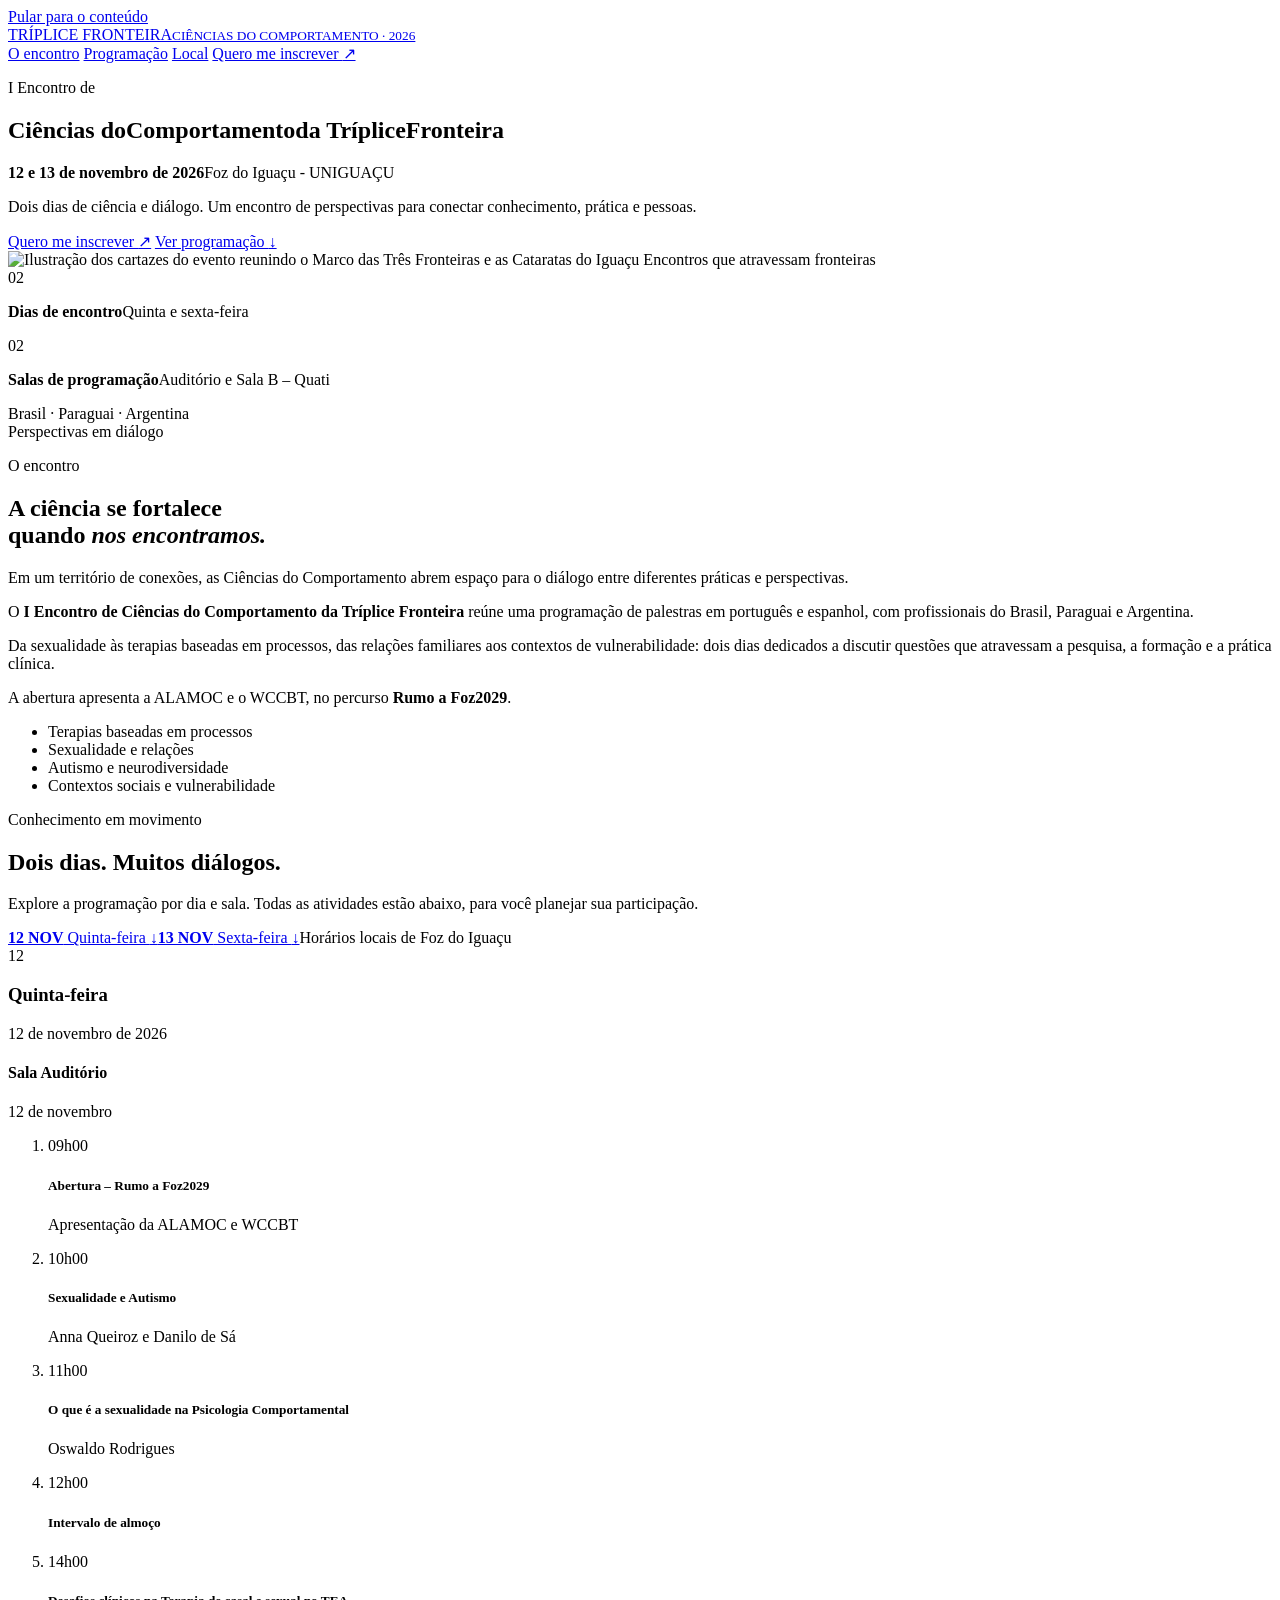
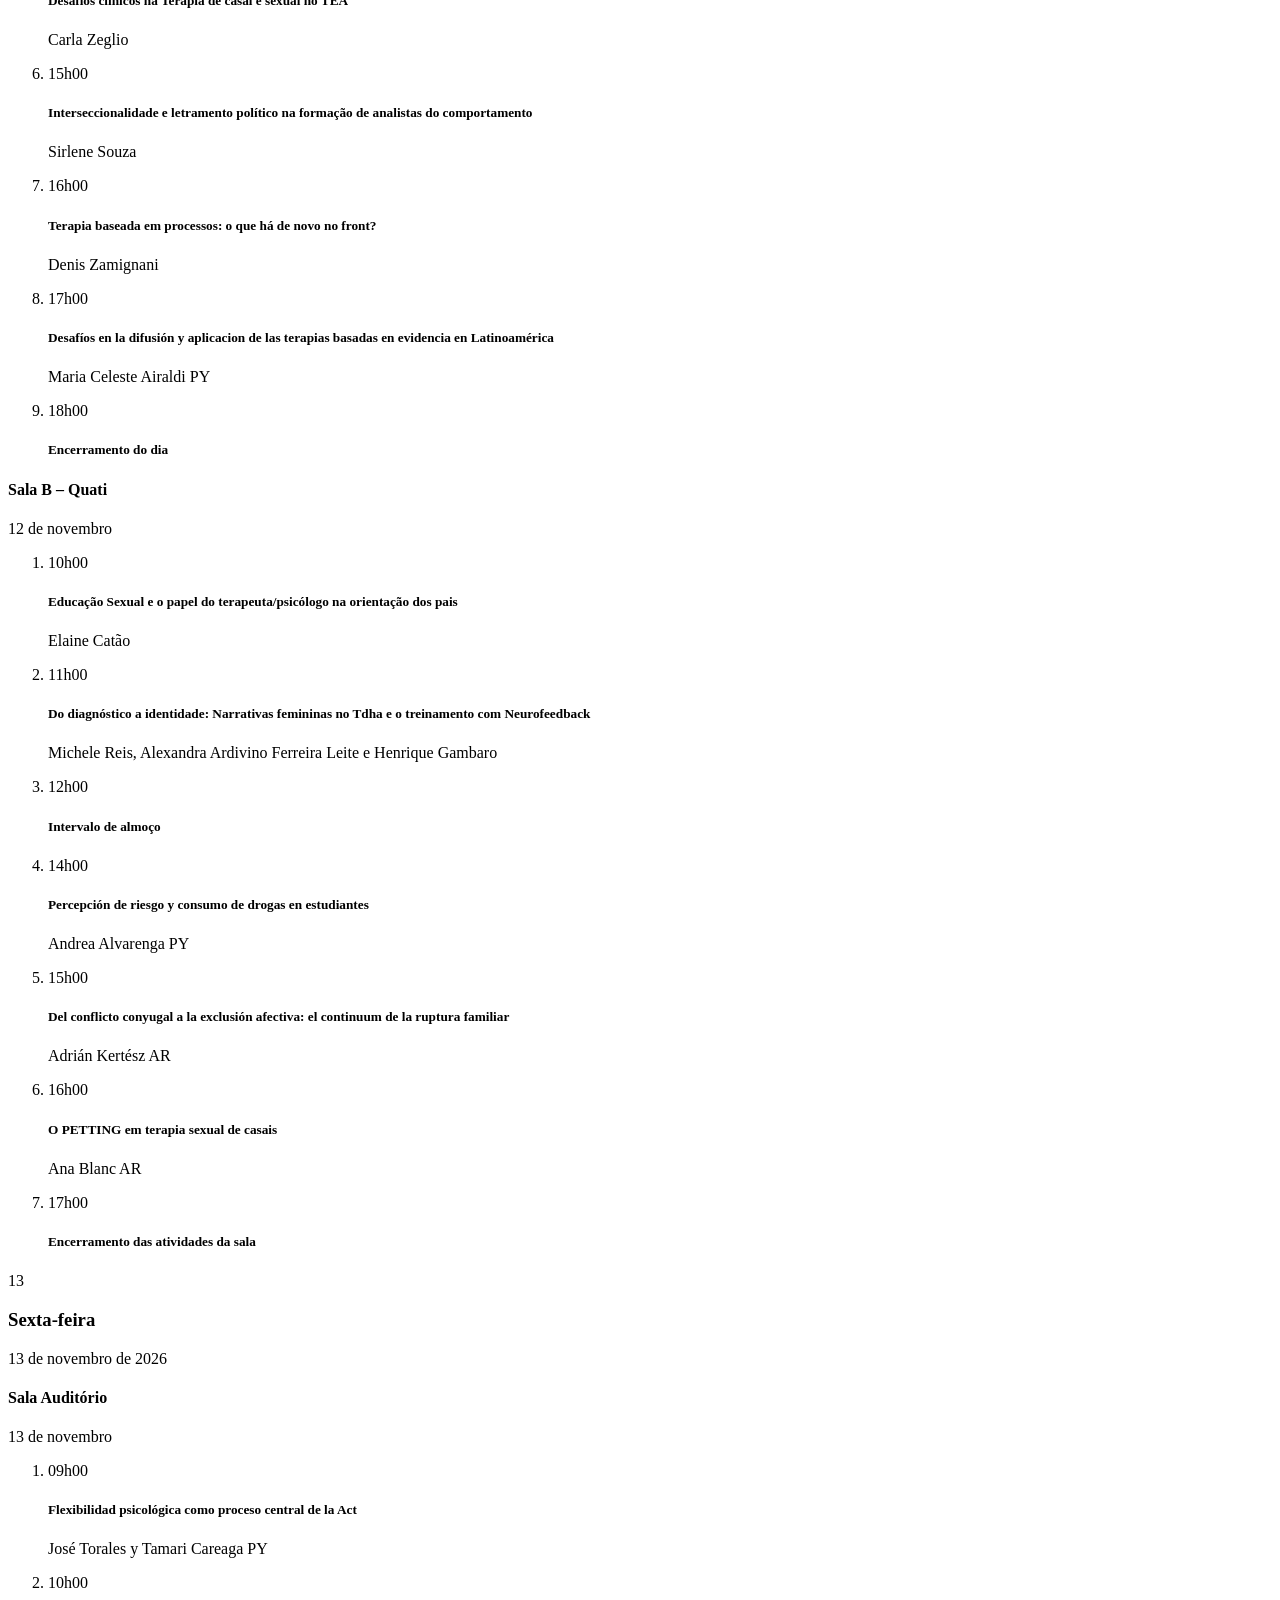
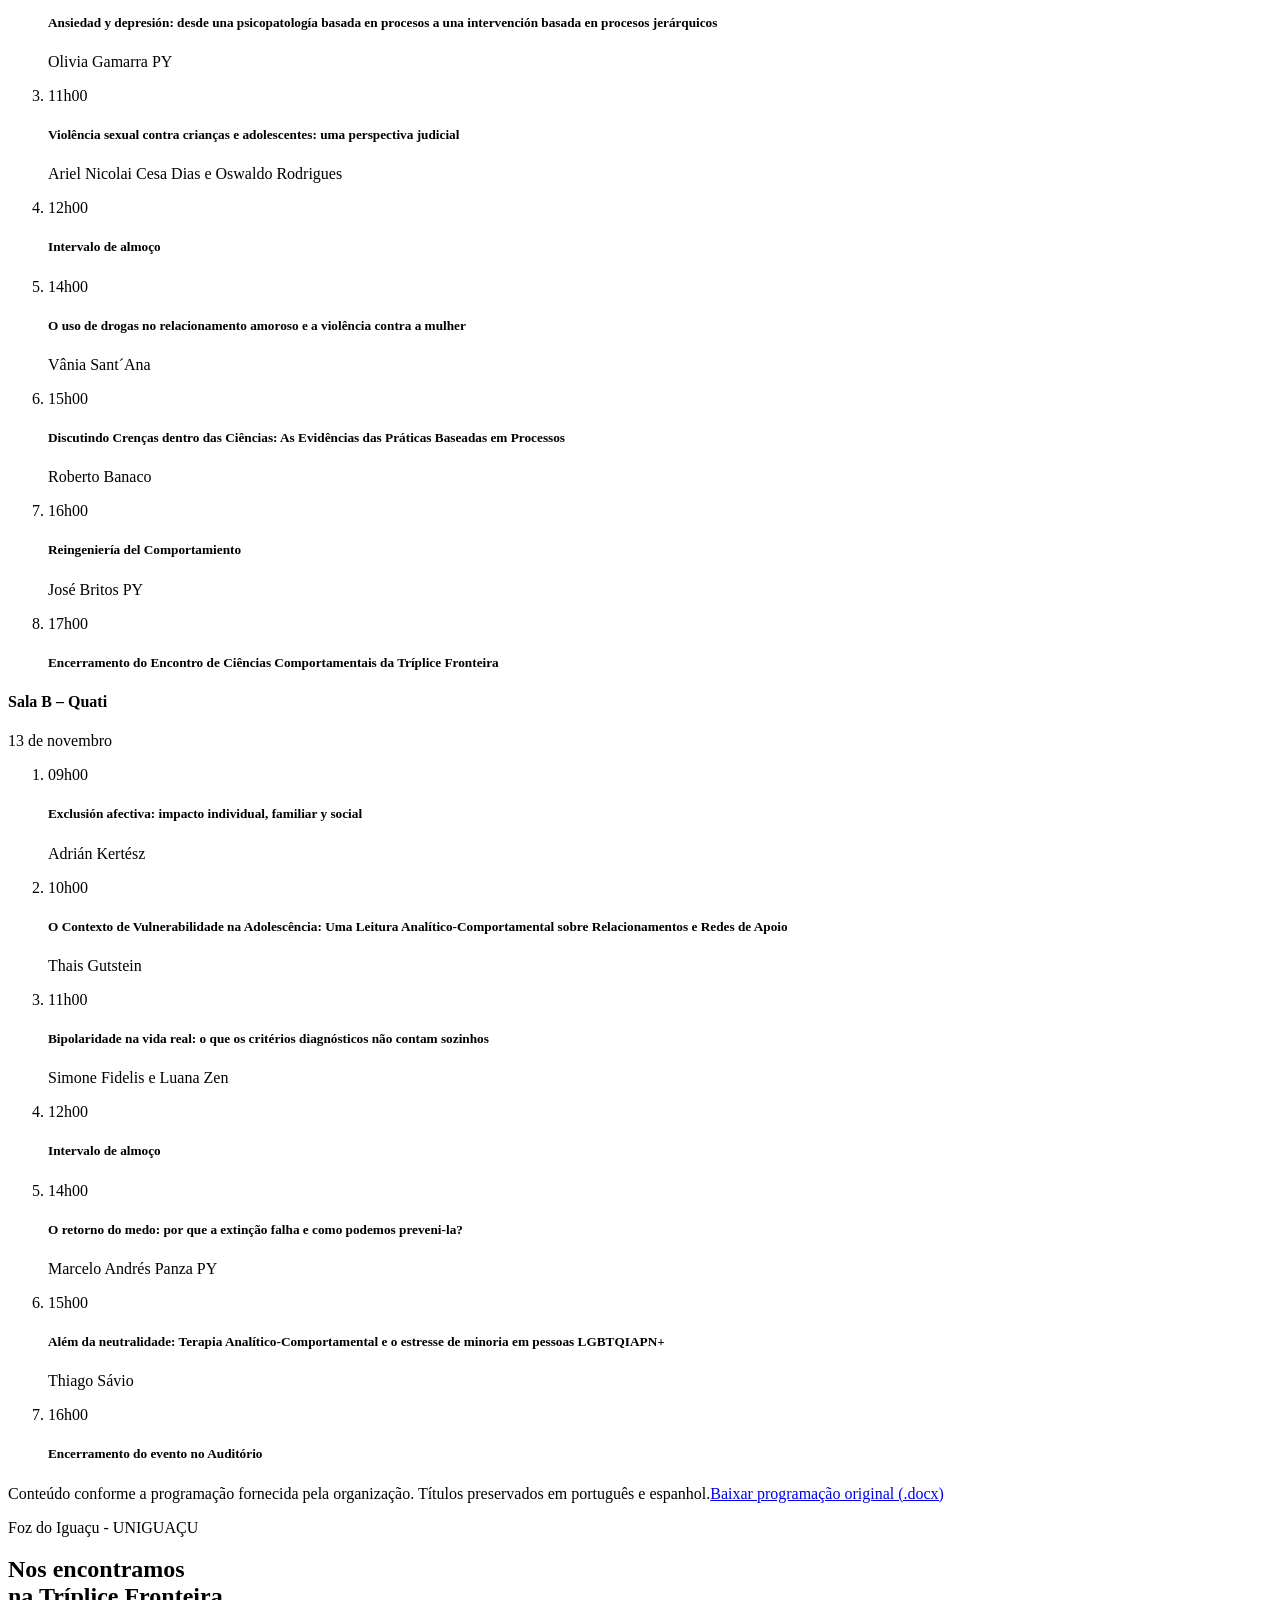
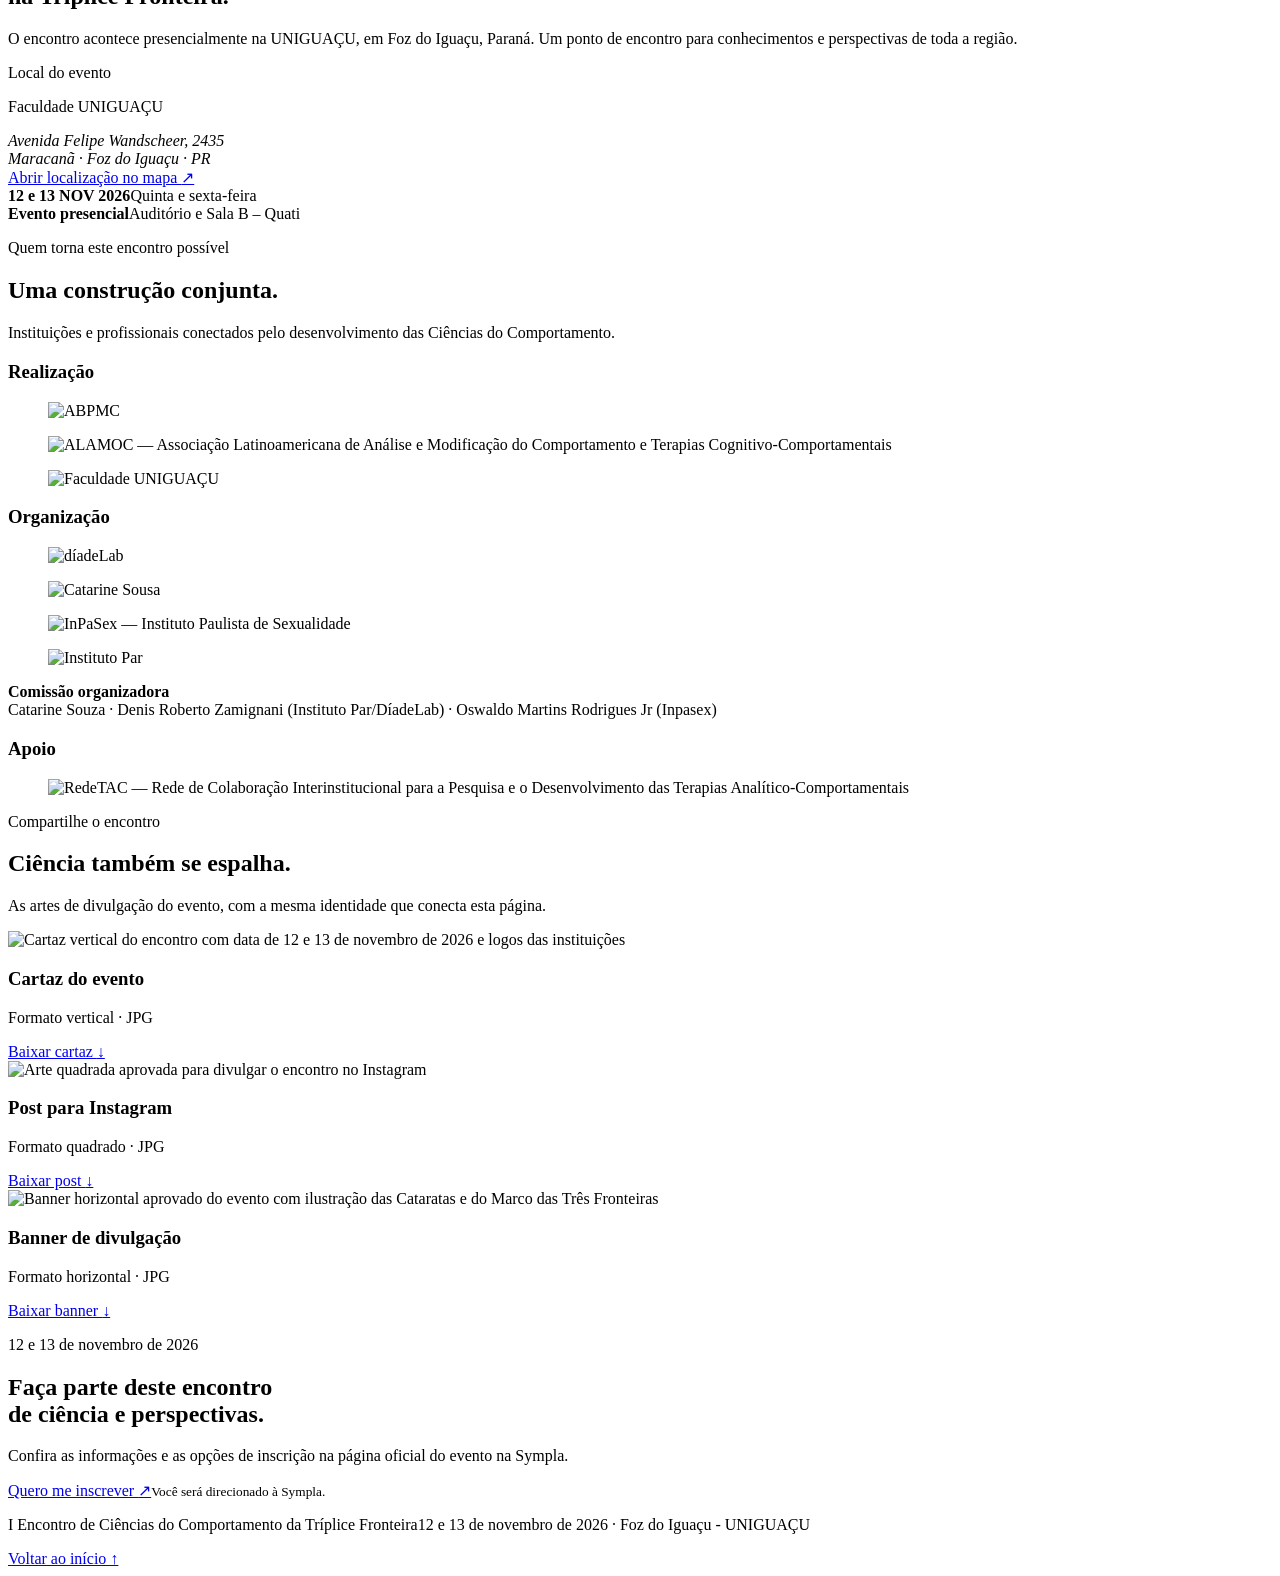
==== index.html @ 5cb1a6d8 "Add files via upload" ====
<!doctype html>
<html lang="pt-BR">
<head>
  <meta charset="utf-8">
  <meta name="viewport" content="width=device-width, initial-scale=1">
  <title>Encontro Tríplice Fronteira 2026 | Ciências do Comportamento</title>
  <meta name="description" content="I Encontro de Ciências do Comportamento da Tríplice Fronteira. 12 e 13 de novembro de 2026, na UNIGUAÇU, em Foz do Iguaçu. Confira a programação e inscreva-se.">
  <meta name="keywords" content="ciências do comportamento, Tríplice Fronteira, Foz do Iguaçu, UNIGUAÇU, terapias comportamentais, encontro 2026">
  <meta name="theme-color" content="#062a3b">
  <meta property="og:type" content="website">
  <meta property="og:locale" content="pt_BR">
  <meta property="og:site_name" content="Encontro Tríplice Fronteira 2026">
  <meta property="og:title" content="Encontro Tríplice Fronteira 2026 | Ciências do Comportamento">
  <meta property="og:description" content="Ciência e diálogo em Foz do Iguaçu. 12 e 13 de novembro de 2026, na UNIGUAÇU. Programação completa e inscrições pela Sympla.">
  <meta name="twitter:card" content="summary">
  <meta name="twitter:title" content="Encontro Tríplice Fronteira 2026">
  <meta name="twitter:description" content="12 e 13 de novembro de 2026, Foz do Iguaçu - UNIGUAÇU. Confira a programação e participe.">
  <link rel="icon" type="image/webp" href="assets/uniguacu.webp">
  <link rel="stylesheet" href="styles.css">
  <link rel="preload" as="image" href="assets/paisagem-foz.jpg">
  <script src="site.js" defer></script>
</head>
<body>
  <a class="skip-link" href="#conteudo">Pular para o conteúdo</a>
  <header class="site-header">
    <div class="wrap header-inner">
      <a class="wordmark" href="#inicio" aria-label="Encontro Tríplice Fronteira 2026 — início">
        <span class="brand-symbol" aria-hidden="true"><i></i><i></i><i></i></span>
        <span class="brand-title">TRÍPLICE FRONTEIRA<small>CIÊNCIAS DO COMPORTAMENTO · 2026</small></span>
      </a>
      <button class="menu-toggle" type="button" aria-controls="navegacao" aria-expanded="false" hidden>Menu</button>
      <nav class="navigation" id="navegacao" aria-label="Navegação principal">
        <a class="nav-link" href="#sobre">O encontro</a>
        <a class="nav-link" href="#programacao">Programação</a>
        <a class="nav-link" href="#local">Local</a>
        <a class="button small" href="https://www.sympla.com.br/evento/encontro-comportamental-da-triplice-fronteira/3581518?referrer=www.google.com&amp;referrer=www.google.com" target="_blank" rel="noopener noreferrer">Quero me inscrever <span class="arrow" aria-hidden="true">↗</span></a>
      </nav>
    </div>
  </header>
  <main id="conteudo">
    <section class="hero" id="inicio" aria-labelledby="titulo-evento">
      <div class="wrap hero-inner">
        <div class="hero-copy">
          <p class="eyebrow">I Encontro de</p>
          <h1 id="titulo-evento" aria-label="I Encontro de Ciências do Comportamento da Tríplice Fronteira"><span>Ciências do</span><span>Comportamento</span><span class="accent">da Tríplice</span><span class="accent">Fronteira</span></h1>
          <div class="hero-details"><strong>12 e 13 de novembro de 2026</strong><span>Foz do Iguaçu - UNIGUAÇU</span></div>
          <p class="hero-intro">Dois dias de ciência e diálogo. Um encontro de perspectivas para conectar conhecimento, prática e pessoas.</p>
          <div class="hero-actions">
            <a class="button" href="https://www.sympla.com.br/evento/encontro-comportamental-da-triplice-fronteira/3581518?referrer=www.google.com&amp;referrer=www.google.com" target="_blank" rel="noopener noreferrer">Quero me inscrever <span class="arrow" aria-hidden="true">↗</span></a>
            <a class="button secondary" href="#programacao">Ver programação <span class="arrow" aria-hidden="true">↓</span></a>
          </div>
        </div>
        <div class="hero-art">
          <img src="assets/paisagem-foz.jpg" width="1458" height="790" alt="Ilustração dos cartazes do evento reunindo o Marco das Três Fronteiras e as Cataratas do Iguaçu" fetchpriority="high">
          <span class="art-caption">Encontros que atravessam fronteiras</span>
        </div>
      </div>
    </section>
    <div class="event-strip">
      <div class="wrap strip-inner">
        <div class="strip-item"><span class="strip-number">02</span><p><strong>Dias de encontro</strong>Quinta e sexta-feira</p></div>
        <div class="strip-item"><span class="strip-number">02</span><p><strong>Salas de programação</strong>Auditório e Sala B – Quati</p></div>
        <p class="strip-note">Brasil · Paraguai · Argentina<br>Perspectivas em diálogo</p>
      </div>
    </div>
    <section class="section" id="sobre" aria-labelledby="titulo-sobre">
      <div class="wrap about-layout">
        <div>
          <p class="eyebrow">O encontro</p>
          <h2 id="titulo-sobre">A ciência se fortalece<br>quando <em>nos encontramos.</em></h2>
          <p class="lead">Em um território de conexões, as Ciências do Comportamento abrem espaço para o diálogo entre diferentes práticas e perspectivas.</p>
        </div>
        <div class="about-copy">
          <p>O <strong>I Encontro de Ciências do Comportamento da Tríplice Fronteira</strong> reúne uma programação de palestras em português e espanhol, com profissionais do Brasil, Paraguai e Argentina.</p>
          <p>Da sexualidade às terapias baseadas em processos, das relações familiares aos contextos de vulnerabilidade: dois dias dedicados a discutir questões que atravessam a pesquisa, a formação e a prática clínica.</p>
          <p>A abertura apresenta a ALAMOC e o WCCBT, no percurso <strong>Rumo a Foz2029</strong>.</p>
          <ul class="theme-list" aria-label="Temas da programação"><li>Terapias baseadas em processos</li><li>Sexualidade e relações</li><li>Autismo e neurodiversidade</li><li>Contextos sociais e vulnerabilidade</li></ul>
        </div>
      </div>
    </section>
    <section class="section program" id="programacao" aria-labelledby="titulo-programacao">
      <div class="wrap">
        <div class="section-heading">
          <div><p class="eyebrow">Conhecimento em movimento</p><h2 id="titulo-programacao">Dois dias. Muitos diálogos.</h2></div>
          <p>Explore a programação por dia e sala. Todas as atividades estão abaixo, para você planejar sua participação.</p>
        </div>
        <nav class="program-nav" aria-label="Atalhos para os dias do evento"><a class="day-link" href="#dia12"><strong>12 NOV</strong> Quinta-feira <span aria-hidden="true">↓</span></a><a class="day-link" href="#dia13"><strong>13 NOV</strong> Sexta-feira <span aria-hidden="true">↓</span></a><span class="program-info">Horários locais de Foz do Iguaçu</span></nav>
        <div class="day-block">
          <div class="day-heading" id="dia12"><span class="day-number" aria-hidden="true">12</span><div><h3>Quinta-feira</h3><p>12 de novembro de 2026</p></div></div>
          <div class="rooms">
            <article class="room" aria-labelledby="audit12"><div class="room-heading"><h4 id="audit12">Sala Auditório</h4><span>12 de novembro</span></div>
              <ol class="sessions">
                <li class="session"><time datetime="2026-11-12T09:00:00-03:00">09h00</time><div><h5>Abertura – Rumo a Foz2029</h5><p>Apresentação da ALAMOC e WCCBT</p></div></li>
                <li class="session"><time datetime="2026-11-12T10:00:00-03:00">10h00</time><div><h5>Sexualidade e Autismo</h5><p>Anna Queiroz e Danilo de Sá</p></div></li>
                <li class="session"><time datetime="2026-11-12T11:00:00-03:00">11h00</time><div><h5>O que é a sexualidade na Psicologia Comportamental</h5><p>Oswaldo Rodrigues</p></div></li>
                <li class="session break"><time datetime="2026-11-12T12:00:00-03:00">12h00</time><div><h5>Intervalo de almoço</h5></div></li>
                <li class="session"><time datetime="2026-11-12T14:00:00-03:00">14h00</time><div><h5>Desafios clínicos na Terapia de casal e sexual no TEA</h5><p>Carla Zeglio</p></div></li>
                <li class="session"><time datetime="2026-11-12T15:00:00-03:00">15h00</time><div><h5>Interseccionalidade e letramento político na formação de analistas do comportamento</h5><p>Sirlene Souza</p></div></li>
                <li class="session"><time datetime="2026-11-12T16:00:00-03:00">16h00</time><div><h5>Terapia baseada em processos: o que há de novo no front?</h5><p>Denis Zamignani</p></div></li>
                <li class="session"><time datetime="2026-11-12T17:00:00-03:00">17h00</time><div><h5 lang="es">Desafíos en la difusión y aplicacion de las terapias basadas en evidencia en Latinoamérica</h5><p>Maria Celeste Airaldi <span class="country" aria-label="Paraguai">PY</span></p></div></li>
                <li class="session closing"><time datetime="2026-11-12T18:00:00-03:00">18h00</time><div><h5>Encerramento do dia</h5></div></li>
              </ol>
            </article>
            <article class="room quati" aria-labelledby="quati12"><div class="room-heading"><h4 id="quati12">Sala B – Quati</h4><span>12 de novembro</span></div>
              <ol class="sessions">
                <li class="session"><time datetime="2026-11-12T10:00:00-03:00">10h00</time><div><h5>Educação Sexual e o papel do terapeuta/psicólogo na orientação dos pais</h5><p>Elaine Catão</p></div></li>
                <li class="session"><time datetime="2026-11-12T11:00:00-03:00">11h00</time><div><h5>Do diagnóstico a identidade: Narrativas femininas no Tdha e o treinamento com Neurofeedback</h5><p>Michele Reis, Alexandra Ardivino Ferreira Leite e Henrique Gambaro</p></div></li>
                <li class="session break"><time datetime="2026-11-12T12:00:00-03:00">12h00</time><div><h5>Intervalo de almoço</h5></div></li>
                <li class="session"><time datetime="2026-11-12T14:00:00-03:00">14h00</time><div><h5 lang="es">Percepción de riesgo y consumo de drogas en estudiantes</h5><p>Andrea Alvarenga <span class="country" aria-label="Paraguai">PY</span></p></div></li>
                <li class="session"><time datetime="2026-11-12T15:00:00-03:00">15h00</time><div><h5 lang="es">Del conflicto conyugal a la exclusión afectiva: el continuum de la ruptura familiar</h5><p>Adrián Kertész <span class="country" aria-label="Argentina">AR</span></p></div></li>
                <li class="session"><time datetime="2026-11-12T16:00:00-03:00">16h00</time><div><h5>O PETTING em terapia sexual de casais</h5><p>Ana Blanc <span class="country" aria-label="Argentina">AR</span></p></div></li>
                <li class="session closing"><time datetime="2026-11-12T17:00:00-03:00">17h00</time><div><h5>Encerramento das atividades da sala</h5></div></li>
              </ol>
            </article>
          </div>
        </div>
        <div class="day-block">
          <div class="day-heading" id="dia13"><span class="day-number" aria-hidden="true">13</span><div><h3>Sexta-feira</h3><p>13 de novembro de 2026</p></div></div>
          <div class="rooms">
            <article class="room" aria-labelledby="audit13"><div class="room-heading"><h4 id="audit13">Sala Auditório</h4><span>13 de novembro</span></div>
              <ol class="sessions">
                <li class="session"><time datetime="2026-11-13T09:00:00-03:00">09h00</time><div><h5 lang="es">Flexibilidad psicológica como proceso central de la Act</h5><p>José Torales y Tamari Careaga <span class="country" aria-label="Paraguai">PY</span></p></div></li>
                <li class="session"><time datetime="2026-11-13T10:00:00-03:00">10h00</time><div><h5 lang="es">Ansiedad y depresión: desde una psicopatología basada en procesos a una intervención basada en procesos jerárquicos</h5><p>Olivia Gamarra <span class="country" aria-label="Paraguai">PY</span></p></div></li>
                <li class="session"><time datetime="2026-11-13T11:00:00-03:00">11h00</time><div><h5>Violência sexual contra crianças e adolescentes: uma perspectiva judicial</h5><p>Ariel Nicolai Cesa Dias e Oswaldo Rodrigues</p></div></li>
                <li class="session break"><time datetime="2026-11-13T12:00:00-03:00">12h00</time><div><h5>Intervalo de almoço</h5></div></li>
                <li class="session"><time datetime="2026-11-13T14:00:00-03:00">14h00</time><div><h5>O uso de drogas no relacionamento amoroso e a violência contra a mulher</h5><p>Vânia Sant´Ana</p></div></li>
                <li class="session"><time datetime="2026-11-13T15:00:00-03:00">15h00</time><div><h5>Discutindo Crenças dentro das Ciências: As Evidências das Práticas Baseadas em Processos</h5><p>Roberto Banaco</p></div></li>
                <li class="session"><time datetime="2026-11-13T16:00:00-03:00">16h00</time><div><h5 lang="es">Reingeniería del Comportamiento</h5><p>José Britos <span class="country" aria-label="Paraguai">PY</span></p></div></li>
                <li class="session closing"><time datetime="2026-11-13T17:00:00-03:00">17h00</time><div><h5>Encerramento do Encontro de Ciências Comportamentais da Tríplice Fronteira</h5></div></li>
              </ol>
            </article>
            <article class="room quati" aria-labelledby="quati13"><div class="room-heading"><h4 id="quati13">Sala B – Quati</h4><span>13 de novembro</span></div>
              <ol class="sessions">
                <li class="session"><time datetime="2026-11-13T09:00:00-03:00">09h00</time><div><h5 lang="es">Exclusión afectiva: impacto individual, familiar y social</h5><p>Adrián Kertész</p></div></li>
                <li class="session"><time datetime="2026-11-13T10:00:00-03:00">10h00</time><div><h5>O Contexto de Vulnerabilidade na Adolescência: Uma Leitura Analítico-Comportamental sobre Relacionamentos e Redes de Apoio</h5><p>Thais Gutstein</p></div></li>
                <li class="session"><time datetime="2026-11-13T11:00:00-03:00">11h00</time><div><h5>Bipolaridade na vida real: o que os critérios diagnósticos não contam sozinhos</h5><p>Simone Fidelis e Luana Zen</p></div></li>
                <li class="session break"><time datetime="2026-11-13T12:00:00-03:00">12h00</time><div><h5>Intervalo de almoço</h5></div></li>
                <li class="session"><time datetime="2026-11-13T14:00:00-03:00">14h00</time><div><h5>O retorno do medo: por que a extinção falha e como podemos preveni-la?</h5><p>Marcelo Andrés Panza <span class="country" aria-label="Paraguai">PY</span></p></div></li>
                <li class="session"><time datetime="2026-11-13T15:00:00-03:00">15h00</time><div><h5>Além da neutralidade: Terapia Analítico-Comportamental e o estresse de minoria em pessoas LGBTQIAPN+</h5><p>Thiago Sávio</p></div></li>
                <li class="session closing"><time datetime="2026-11-13T16:00:00-03:00">16h00</time><div><h5>Encerramento do evento no Auditório</h5></div></li>
              </ol>
            </article>
          </div>
        </div>
        <div class="program-bottom"><span>Conteúdo conforme a programação fornecida pela organização. Títulos preservados em português e espanhol.</span><a href="assets/programacao.docx" download>Baixar programação original (.docx)</a></div>
      </div>
    </section>
    <section class="section location" id="local" aria-labelledby="titulo-local">
      <div class="wrap location-layout">
        <div><p class="eyebrow">Foz do Iguaçu - UNIGUAÇU</p><h2 id="titulo-local">Nos encontramos<br>na Tríplice Fronteira.</h2><p class="lead">O encontro acontece presencialmente na UNIGUAÇU, em Foz do Iguaçu, Paraná. Um ponto de encontro para conhecimentos e perspectivas de toda a região.</p></div>
        <div class="location-panel"><p class="eyebrow">Local do evento</p><p class="venue">Faculdade UNIGUAÇU</p><address>Avenida Felipe Wandscheer, 2435<br>Maracanã · Foz do Iguaçu · PR</address><a class="button secondary" href="https://www.google.com/maps/search/?api=1&amp;query=UNIGUA%C3%87U%20Avenida%20Felipe%20Wandscheer%202435%20Foz%20do%20Igua%C3%A7u" target="_blank" rel="noopener noreferrer">Abrir localização no mapa <span class="arrow" aria-hidden="true">↗</span></a><div class="location-meta"><div><strong>12 e 13 NOV 2026</strong>Quinta e sexta-feira</div><div><strong>Evento presencial</strong>Auditório e Sala B – Quati</div></div></div>
      </div>
    </section>
    <section class="section institutions" id="instituicoes" aria-labelledby="titulo-instituicoes">
      <div class="wrap">
        <div class="section-heading"><div><p class="eyebrow">Quem torna este encontro possível</p><h2 id="titulo-instituicoes">Uma construção conjunta.</h2></div><p>Instituições e profissionais conectados pelo desenvolvimento das Ciências do Comportamento.</p></div>
        <div class="institution-group"><h3 class="institution-label">Realização</h3><div class="logo-row"><figure class="logo-cell"><img src="assets/abpmc.jpg" alt="ABPMC" loading="lazy"></figure><figure class="logo-cell alamoc"><img src="assets/alamoc.jpg" alt="ALAMOC — Associação Latinoamericana de Análise e Modificação do Comportamento e Terapias Cognitivo-Comportamentais" loading="lazy"></figure><figure class="logo-cell uniguacu"><img src="assets/uniguacu.webp" alt="Faculdade UNIGUAÇU" loading="lazy"></figure></div></div>
        <div class="institution-group"><h3 class="institution-label">Organização</h3><div class="logo-row organization-row"><figure class="logo-cell"><img src="assets/diade.jpg" alt="díadeLab" loading="lazy"></figure><figure class="logo-cell catarine"><img src="assets/catarine.jpeg" alt="Catarine Sousa" loading="lazy"></figure><figure class="logo-cell"><img src="assets/inpasex.jpg" alt="InPaSex — Instituto Paulista de Sexualidade" loading="lazy"></figure><figure class="logo-cell par"><img src="assets/instituto-par.jpeg" alt="Instituto Par" loading="lazy"></figure></div><p class="committee"><strong>Comissão organizadora</strong><br>Catarine Souza · Denis Roberto Zamignani (Instituto Par/DíadeLab) · Oswaldo Martins Rodrigues Jr (Inpasex)</p></div>
        <div class="institution-group"><h3 class="institution-label">Apoio</h3><div class="logo-row"><figure class="logo-cell redetac"><img src="assets/redetac.png" alt="RedeTAC — Rede de Colaboração Interinstitucional para a Pesquisa e o Desenvolvimento das Terapias Analítico-Comportamentais" loading="lazy"></figure></div></div>
      </div>
    </section>
    <section class="section materials" id="materiais" aria-labelledby="titulo-materiais">
      <div class="wrap">
        <div class="section-heading"><div><p class="eyebrow">Compartilhe o encontro</p><h2 id="titulo-materiais">Ciência também se espalha.</h2></div><p>As artes de divulgação do evento, com a mesma identidade que conecta esta página.</p></div>
        <div class="material-grid">
          <article class="material-card"><div class="material-picture"><img src="assets/cartaz-vertical.jpg" alt="Cartaz vertical do encontro com data de 12 e 13 de novembro de 2026 e logos das instituições" loading="lazy"></div><div class="material-caption"><h3>Cartaz do evento</h3><p>Formato vertical · JPG</p><a href="assets/cartaz-vertical.jpg" download="Cartaz_Triplice_Fronteira_2026.jpg">Baixar cartaz <span aria-hidden="true">↓</span></a></div></article>
          <article class="material-card"><div class="material-picture"><img src="assets/instagram.jpg" alt="Arte quadrada aprovada para divulgar o encontro no Instagram" loading="lazy"></div><div class="material-caption"><h3>Post para Instagram</h3><p>Formato quadrado · JPG</p><a href="assets/instagram.jpg" download="Instagram_Triplice_Fronteira_2026.jpg">Baixar post <span aria-hidden="true">↓</span></a></div></article>
          <article class="material-card"><div class="material-picture"><img src="assets/banner.jpg" alt="Banner horizontal aprovado do evento com ilustração das Cataratas e do Marco das Três Fronteiras" loading="lazy"></div><div class="material-caption"><h3>Banner de divulgação</h3><p>Formato horizontal · JPG</p><a href="assets/banner.jpg" download="Banner_Triplice_Fronteira_2026.jpg">Baixar banner <span aria-hidden="true">↓</span></a></div></article>
        </div>
      </div>
    </section>
    <section class="registration" id="inscricoes" aria-labelledby="titulo-inscricoes">
      <div class="wrap registration-inner"><div><p class="eyebrow">12 e 13 de novembro de 2026</p><h2 id="titulo-inscricoes">Faça parte deste encontro<br>de ciência e perspectivas.</h2><p>Confira as informações e as opções de inscrição na página oficial do evento na Sympla.</p></div><div class="registration-action"><a class="button" href="https://www.sympla.com.br/evento/encontro-comportamental-da-triplice-fronteira/3581518?referrer=www.google.com&amp;referrer=www.google.com" target="_blank" rel="noopener noreferrer">Quero me inscrever <span class="arrow" aria-hidden="true">↗</span></a><small>Você será direcionado à Sympla.</small></div></div>
    </section>
  </main>
  <footer class="site-footer"><div class="wrap footer-inner"><p>I Encontro de Ciências do Comportamento da Tríplice Fronteira<span>12 e 13 de novembro de 2026 · Foz do Iguaçu - UNIGUAÇU</span></p><a href="#inicio">Voltar ao início ↑</a></div></footer>
</body>
</html>
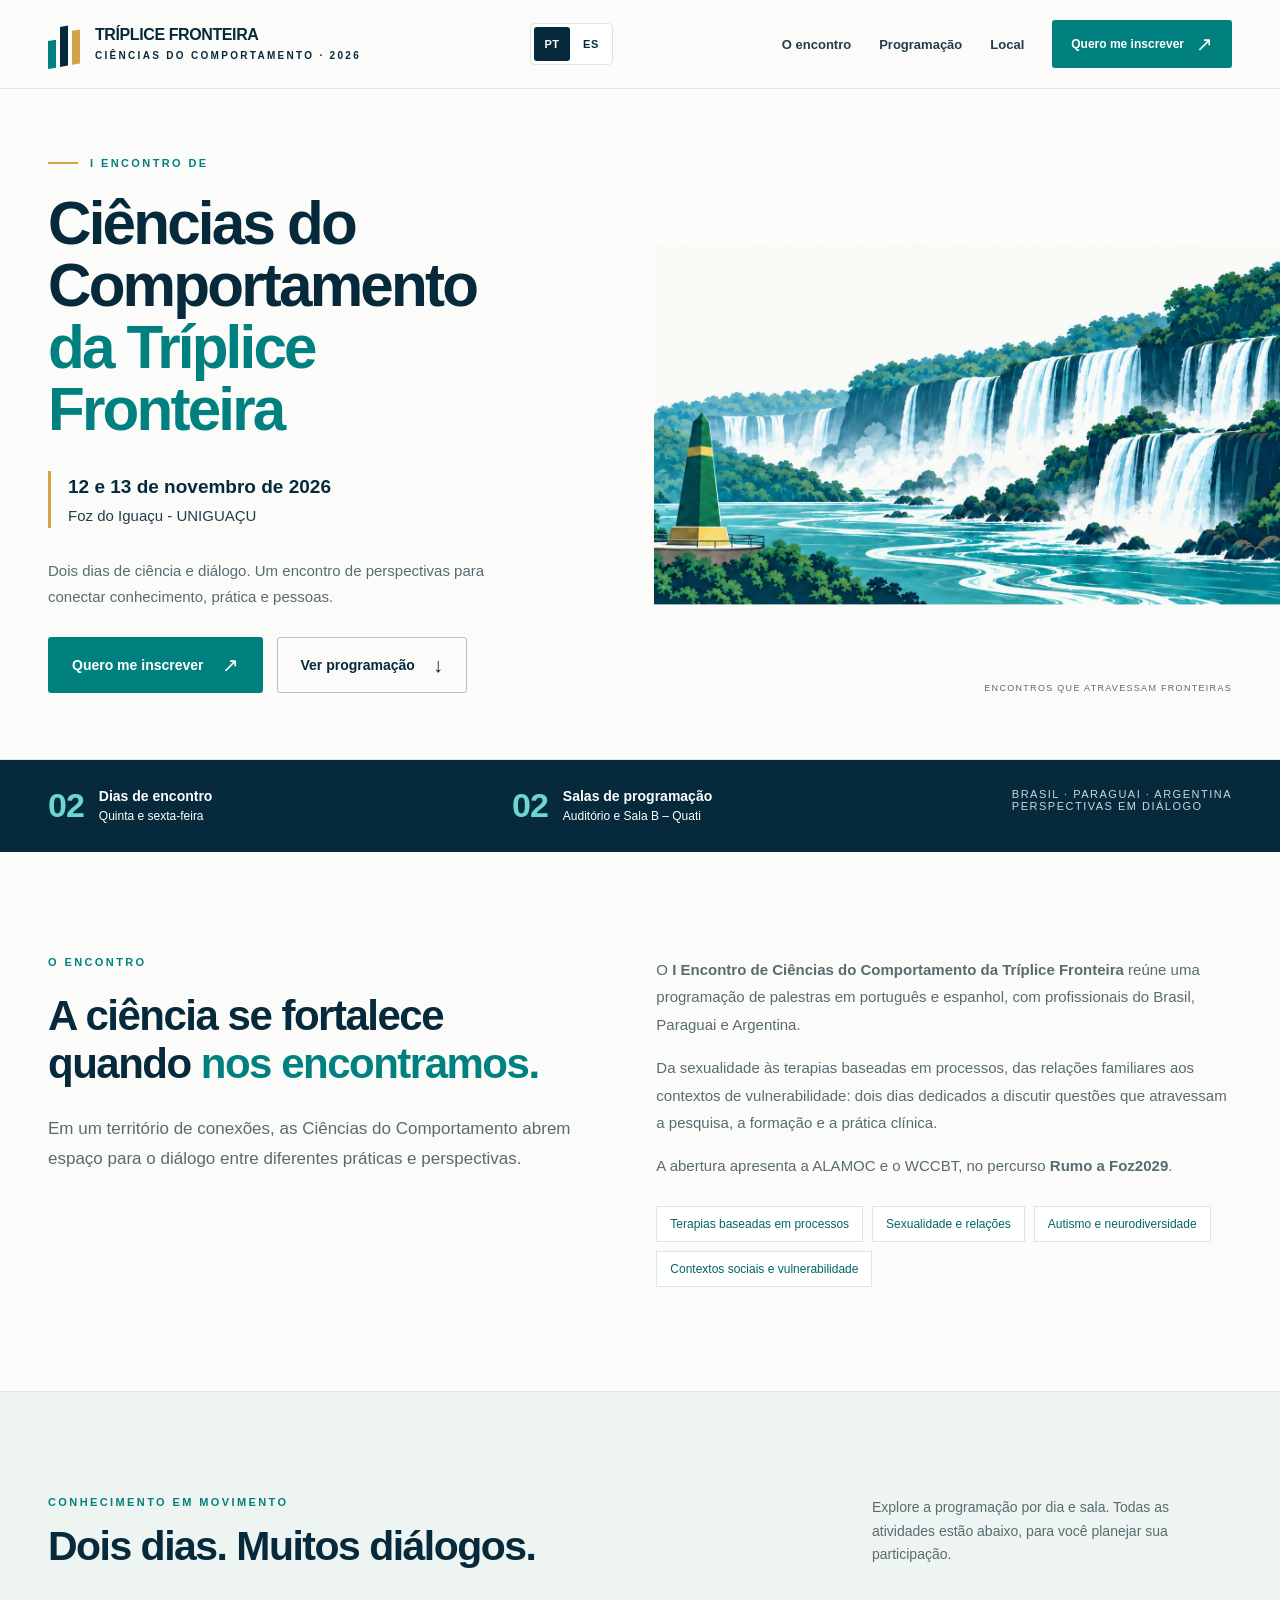
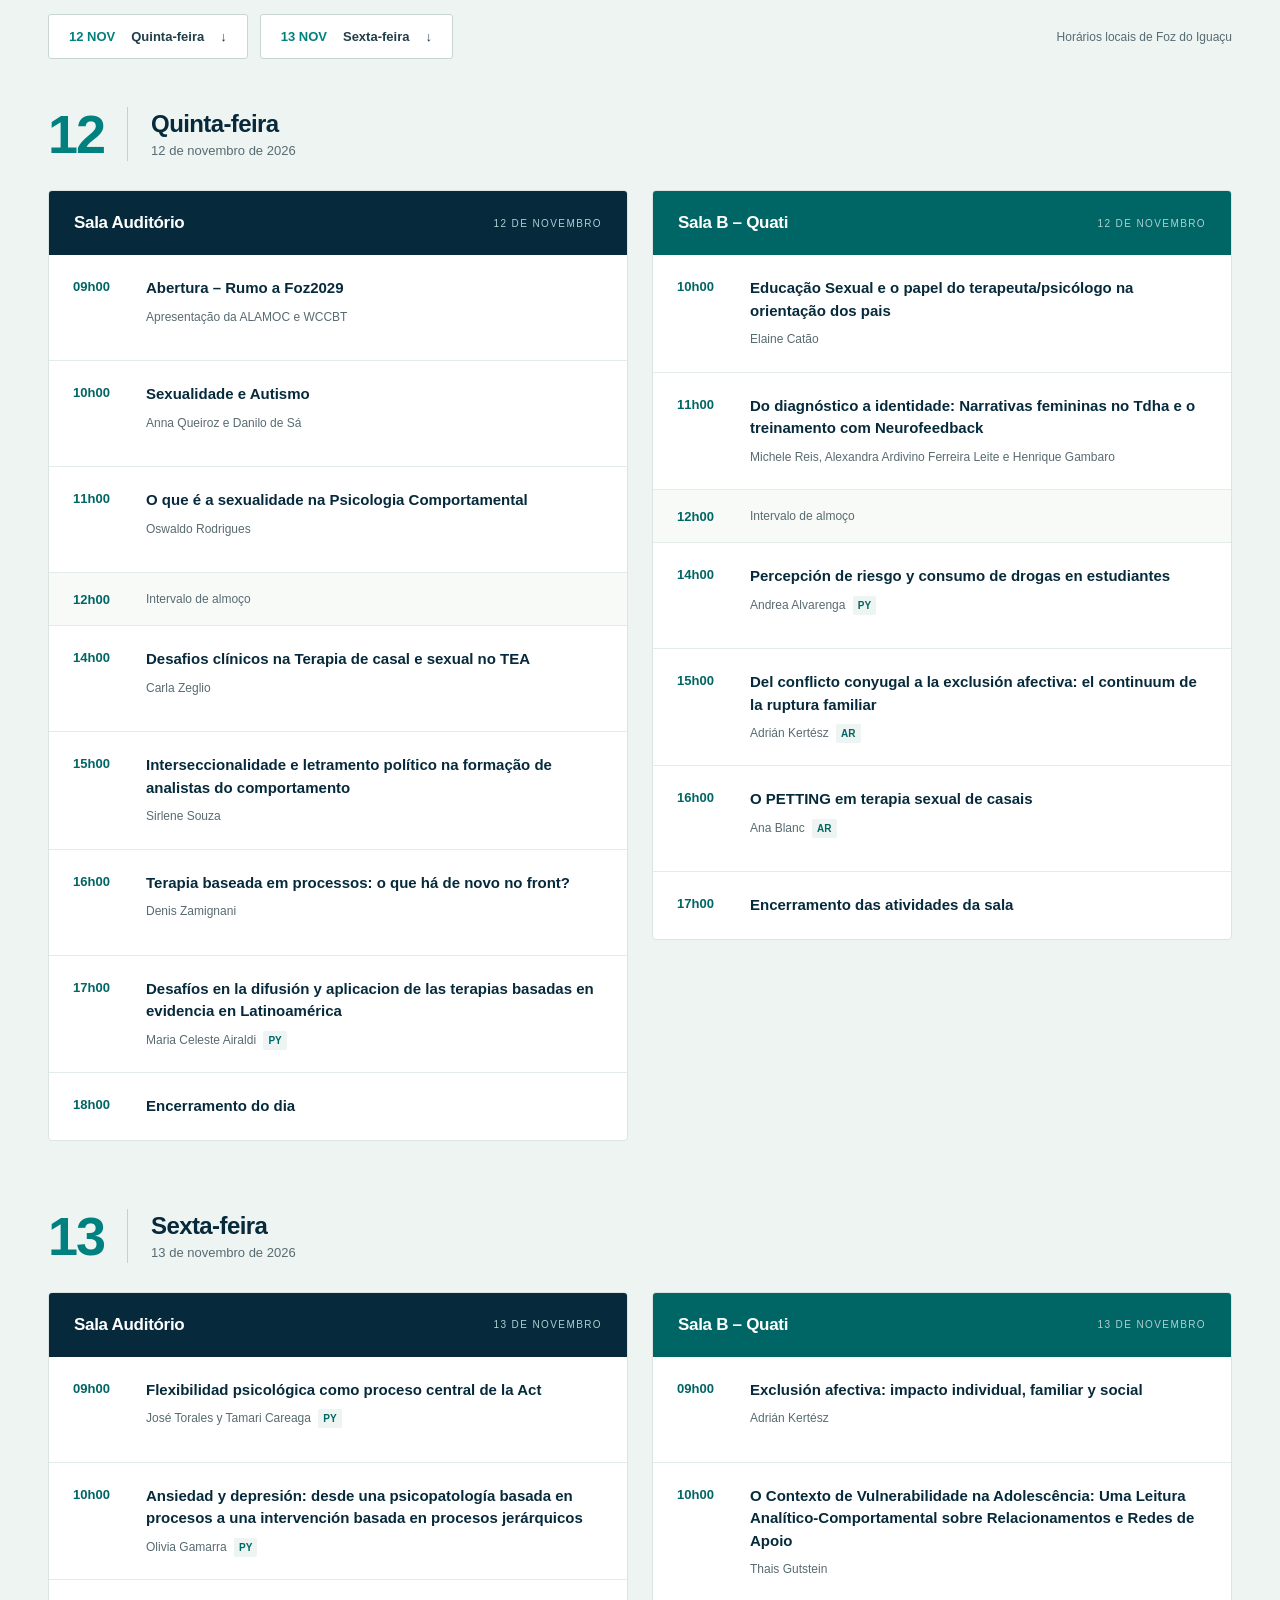
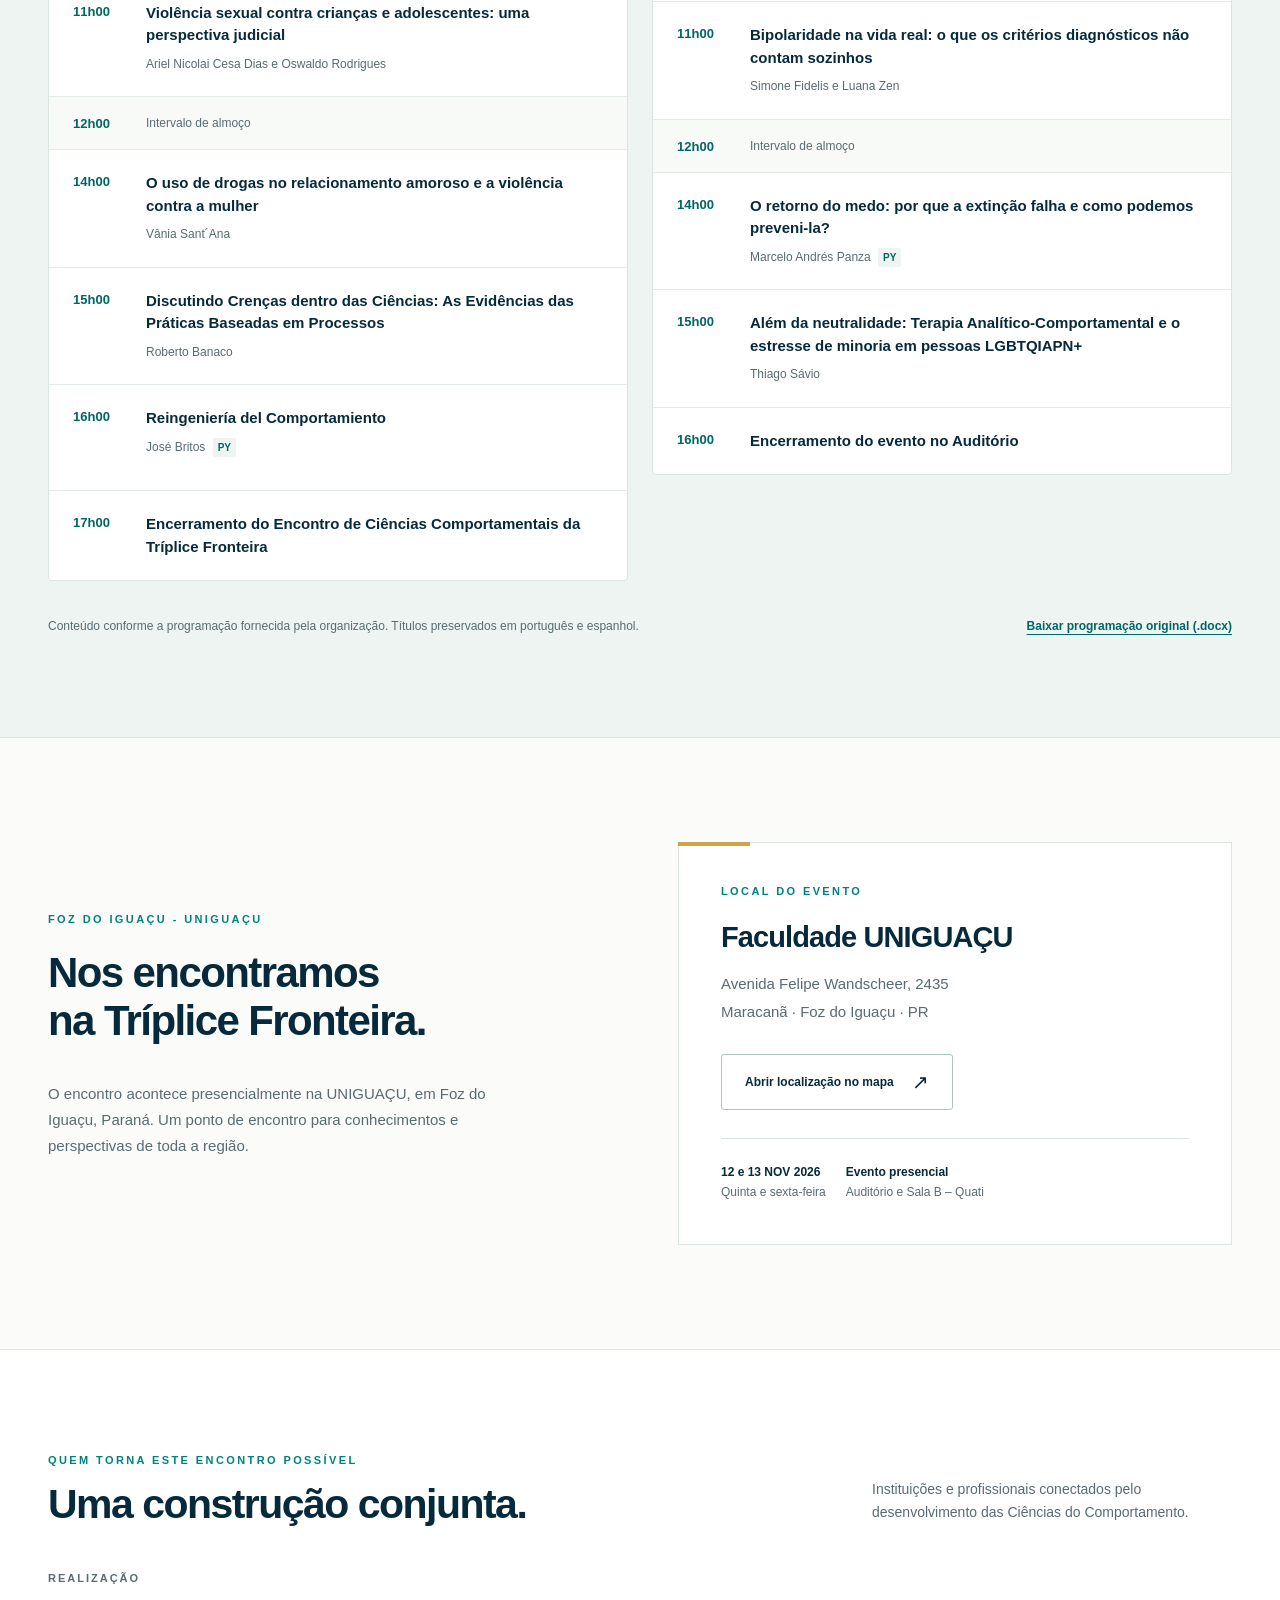
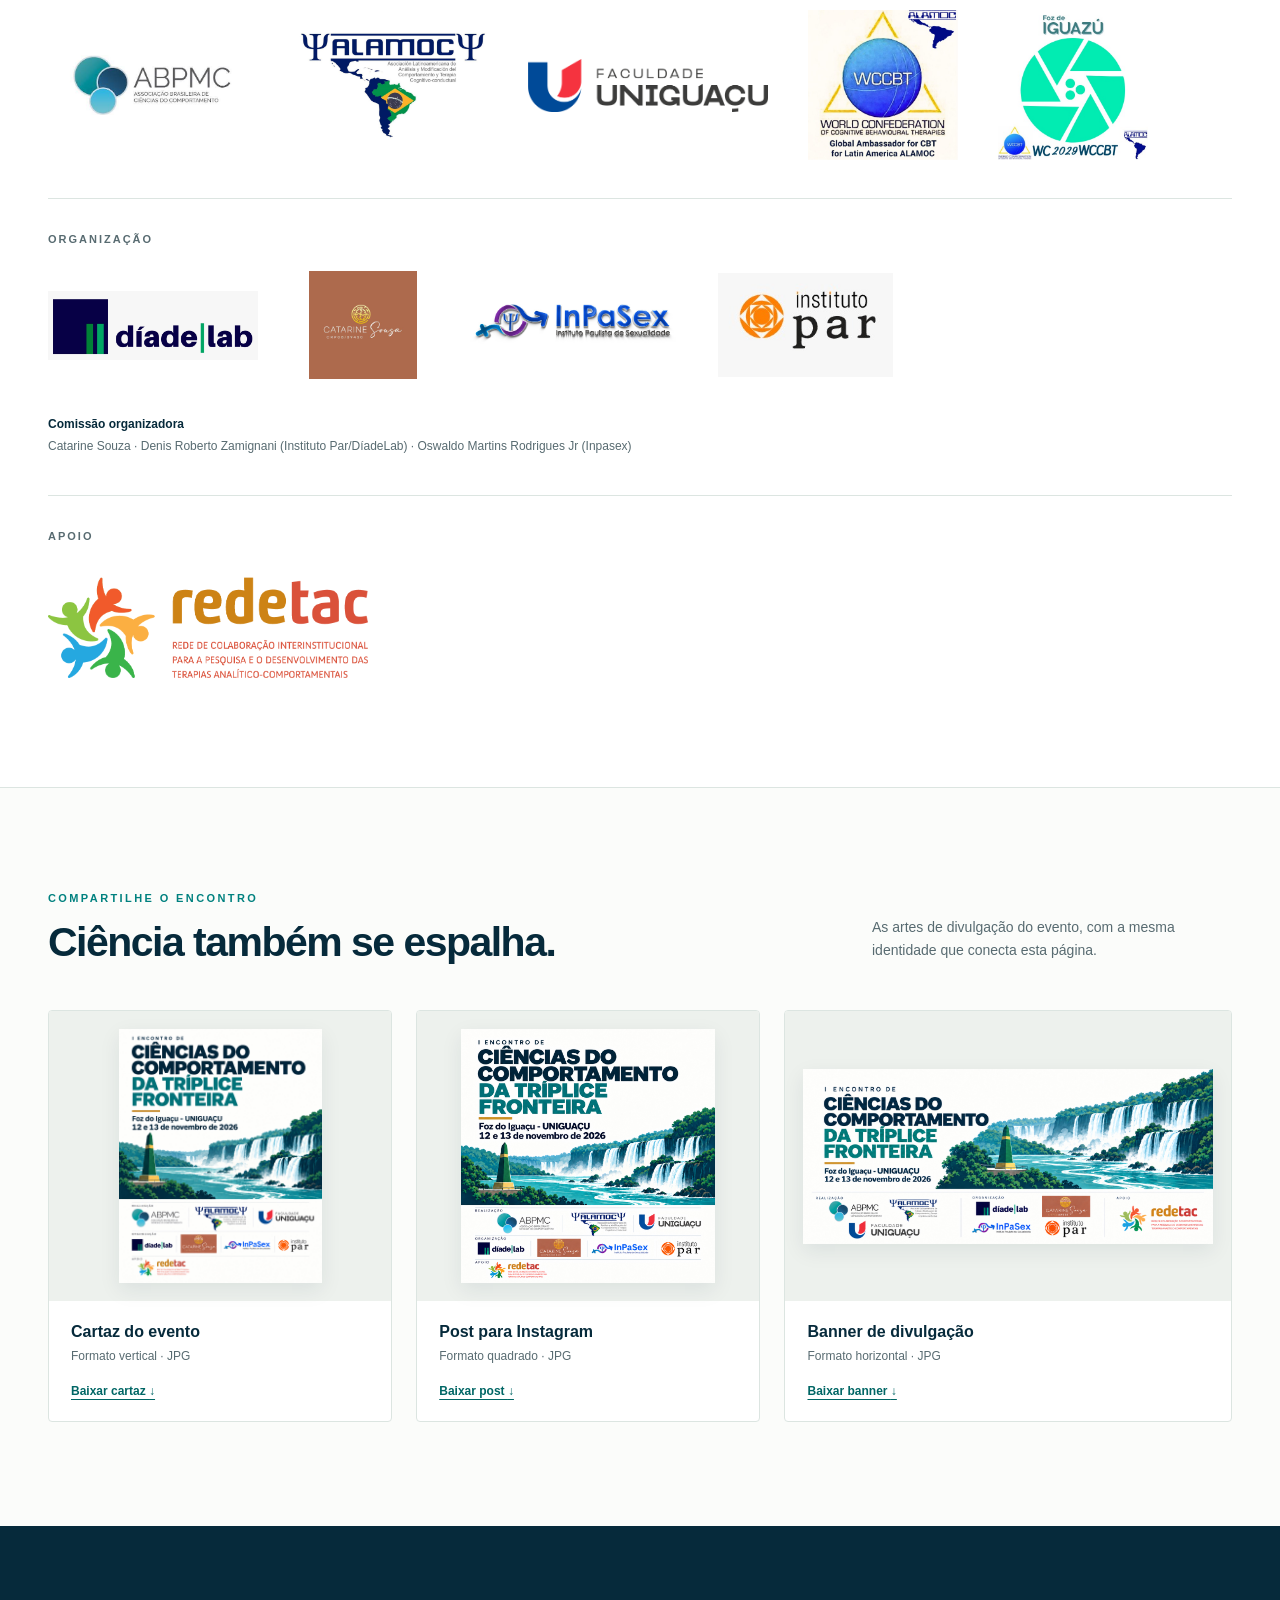
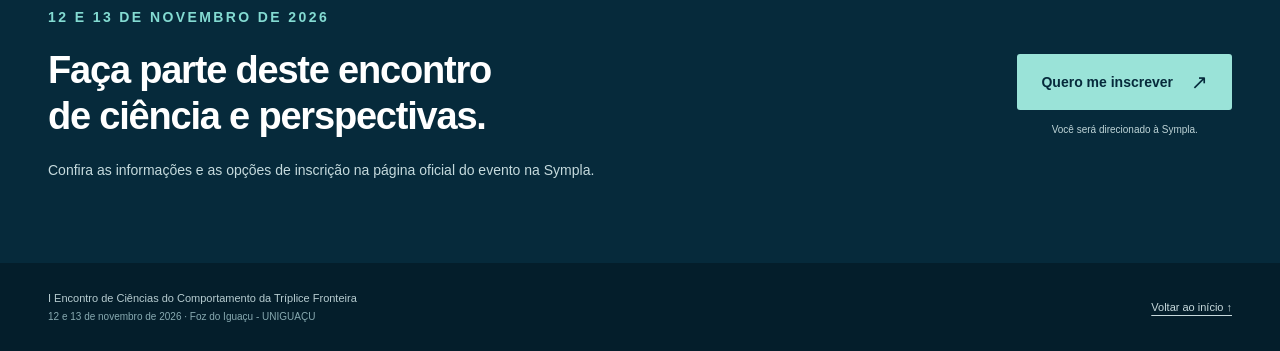
==== commit c7d2e17a: "Publish Portuguese and Spanish GitHub Pages entry points Keep both root and existing nested website " ====
--- a/index.html
+++ b/index.html
@@ -15,10 +15,19 @@
   <meta name="twitter:card" content="summary">
   <meta name="twitter:title" content="Encontro Tríplice Fronteira 2026">
   <meta name="twitter:description" content="12 e 13 de novembro de 2026, Foz do Iguaçu - UNIGUAÇU. Confira a programação e participe.">
-  <link rel="icon" type="image/webp" href="assets/uniguacu.webp">
-  <link rel="stylesheet" href="styles.css">
-  <link rel="preload" as="image" href="assets/paisagem-foz.jpg">
-  <script src="site.js" defer></script>
+  <link rel="canonical" href="https://dzamig.github.io/EncontroCCTF2026/">
+  <link rel="alternate" hreflang="pt-BR" href="https://dzamig.github.io/EncontroCCTF2026/">
+  <link rel="alternate" hreflang="es" href="https://dzamig.github.io/EncontroCCTF2026/es.html">
+  <link rel="alternate" hreflang="x-default" href="https://dzamig.github.io/EncontroCCTF2026/">
+  <meta property="og:url" content="https://dzamig.github.io/EncontroCCTF2026/">
+  <meta property="og:locale:alternate" content="es_ES">
+  <meta property="og:image" content="https://dzamig.github.io/EncontroCCTF2026/Website_Triplice_Fronteira_2026/public/assets/paisagem-foz.jpg">
+  <meta property="og:image:alt" content="Marco das Três Fronteiras e Cataratas do Iguaçu">
+  <meta name="twitter:image" content="https://dzamig.github.io/EncontroCCTF2026/Website_Triplice_Fronteira_2026/public/assets/paisagem-foz.jpg">
+  <link rel="icon" type="image/webp" href="Website_Triplice_Fronteira_2026/public/assets/uniguacu.webp">
+  <link rel="stylesheet" href="Website_Triplice_Fronteira_2026/public/styles.css">
+  <link rel="preload" as="image" href="Website_Triplice_Fronteira_2026/public/assets/paisagem-foz.jpg">
+  <script src="Website_Triplice_Fronteira_2026/public/site.js" defer></script>
 </head>
 <body>
   <a class="skip-link" href="#conteudo">Pular para o conteúdo</a>
@@ -28,6 +37,10 @@
         <span class="brand-symbol" aria-hidden="true"><i></i><i></i><i></i></span>
         <span class="brand-title">TRÍPLICE FRONTEIRA<small>CIÊNCIAS DO COMPORTAMENTO · 2026</small></span>
       </a>
+      <nav class="language-switch" aria-label="Selecionar idioma">
+        <a href="index.html" lang="pt-BR" hreflang="pt-BR" aria-label="Português" title="Português" aria-current="page">PT</a>
+        <a href="es.html" lang="es" hreflang="es" aria-label="Español" title="Español">ES</a>
+      </nav>
       <button class="menu-toggle" type="button" aria-controls="navegacao" aria-expanded="false" hidden>Menu</button>
       <nav class="navigation" id="navegacao" aria-label="Navegação principal">
         <a class="nav-link" href="#sobre">O encontro</a>
@@ -51,7 +64,7 @@
           </div>
         </div>
         <div class="hero-art">
-          <img src="assets/paisagem-foz.jpg" width="1458" height="790" alt="Ilustração dos cartazes do evento reunindo o Marco das Três Fronteiras e as Cataratas do Iguaçu" fetchpriority="high">
+          <img src="Website_Triplice_Fronteira_2026/public/assets/paisagem-foz.jpg" width="1458" height="790" alt="Ilustração dos cartazes do evento reunindo o Marco das Três Fronteiras e as Cataratas do Iguaçu" fetchpriority="high">
           <span class="art-caption">Encontros que atravessam fronteiras</span>
         </div>
       </div>
@@ -142,7 +155,7 @@
             </article>
           </div>
         </div>
-        <div class="program-bottom"><span>Conteúdo conforme a programação fornecida pela organização. Títulos preservados em português e espanhol.</span><a href="assets/programacao.docx" download>Baixar programação original (.docx)</a></div>
+        <div class="program-bottom"><span>Conteúdo conforme a programação fornecida pela organização. Títulos preservados em português e espanhol.</span><a href="Website_Triplice_Fronteira_2026/public/assets/programacao.docx" download>Baixar programação original (.docx)</a></div>
       </div>
     </section>
     <section class="section location" id="local" aria-labelledby="titulo-local">
@@ -154,18 +167,27 @@
     <section class="section institutions" id="instituicoes" aria-labelledby="titulo-instituicoes">
       <div class="wrap">
         <div class="section-heading"><div><p class="eyebrow">Quem torna este encontro possível</p><h2 id="titulo-instituicoes">Uma construção conjunta.</h2></div><p>Instituições e profissionais conectados pelo desenvolvimento das Ciências do Comportamento.</p></div>
-        <div class="institution-group"><h3 class="institution-label">Realização</h3><div class="logo-row"><figure class="logo-cell"><img src="assets/abpmc.jpg" alt="ABPMC" loading="lazy"></figure><figure class="logo-cell alamoc"><img src="assets/alamoc.jpg" alt="ALAMOC — Associação Latinoamericana de Análise e Modificação do Comportamento e Terapias Cognitivo-Comportamentais" loading="lazy"></figure><figure class="logo-cell uniguacu"><img src="assets/uniguacu.webp" alt="Faculdade UNIGUAÇU" loading="lazy"></figure></div></div>
-        <div class="institution-group"><h3 class="institution-label">Organização</h3><div class="logo-row organization-row"><figure class="logo-cell"><img src="assets/diade.jpg" alt="díadeLab" loading="lazy"></figure><figure class="logo-cell catarine"><img src="assets/catarine.jpeg" alt="Catarine Sousa" loading="lazy"></figure><figure class="logo-cell"><img src="assets/inpasex.jpg" alt="InPaSex — Instituto Paulista de Sexualidade" loading="lazy"></figure><figure class="logo-cell par"><img src="assets/instituto-par.jpeg" alt="Instituto Par" loading="lazy"></figure></div><p class="committee"><strong>Comissão organizadora</strong><br>Catarine Souza · Denis Roberto Zamignani (Instituto Par/DíadeLab) · Oswaldo Martins Rodrigues Jr (Inpasex)</p></div>
-        <div class="institution-group"><h3 class="institution-label">Apoio</h3><div class="logo-row"><figure class="logo-cell redetac"><img src="assets/redetac.png" alt="RedeTAC — Rede de Colaboração Interinstitucional para a Pesquisa e o Desenvolvimento das Terapias Analítico-Comportamentais" loading="lazy"></figure></div></div>
+        <div class="institution-group">
+          <h3 class="institution-label">Realização</h3>
+          <div class="logo-row">
+            <figure class="logo-cell"><img src="Website_Triplice_Fronteira_2026/public/assets/abpmc.jpg" alt="ABPMC" loading="lazy"></figure>
+            <figure class="logo-cell alamoc"><img src="Website_Triplice_Fronteira_2026/public/assets/alamoc.jpg" alt="ALAMOC — Associação Latinoamericana de Análise e Modificação do Comportamento e Terapias Cognitivo-Comportamentais" loading="lazy"></figure>
+            <figure class="logo-cell uniguacu"><img src="Website_Triplice_Fronteira_2026/public/assets/uniguacu.webp" alt="Faculdade UNIGUAÇU" loading="lazy"></figure>
+            <figure class="logo-cell congress"><img src="Website_Triplice_Fronteira_2026/public/assets/2029a.jpeg" width="472" height="472" alt="WCCBT — World Confederation of Cognitive Behavioural Therapies; Global Ambassador for CBT for Latin America ALAMOC" loading="lazy"></figure>
+            <figure class="logo-cell congress"><img src="Website_Triplice_Fronteira_2026/public/assets/2029b.jpeg" width="472" height="472" alt="WC 2029 WCCBT — Foz do Iguaçu" loading="lazy"></figure>
+          </div>
+        </div>
+        <div class="institution-group"><h3 class="institution-label">Organização</h3><div class="logo-row organization-row"><figure class="logo-cell"><img src="Website_Triplice_Fronteira_2026/public/assets/diade.jpg" alt="díadeLab" loading="lazy"></figure><figure class="logo-cell catarine"><img src="Website_Triplice_Fronteira_2026/public/assets/catarine.jpeg" alt="Catarine Sousa" loading="lazy"></figure><figure class="logo-cell"><img src="Website_Triplice_Fronteira_2026/public/assets/inpasex.jpg" alt="InPaSex — Instituto Paulista de Sexualidade" loading="lazy"></figure><figure class="logo-cell par"><img src="Website_Triplice_Fronteira_2026/public/assets/instituto-par.jpeg" alt="Instituto Par" loading="lazy"></figure></div><p class="committee"><strong>Comissão organizadora</strong><br>Catarine Souza · Denis Roberto Zamignani (Instituto Par/DíadeLab) · Oswaldo Martins Rodrigues Jr (Inpasex)</p></div>
+        <div class="institution-group"><h3 class="institution-label">Apoio</h3><div class="logo-row"><figure class="logo-cell redetac"><img src="Website_Triplice_Fronteira_2026/public/assets/redetac.png" alt="RedeTAC — Rede de Colaboração Interinstitucional para a Pesquisa e o Desenvolvimento das Terapias Analítico-Comportamentais" loading="lazy"></figure></div></div>
       </div>
     </section>
     <section class="section materials" id="materiais" aria-labelledby="titulo-materiais">
       <div class="wrap">
         <div class="section-heading"><div><p class="eyebrow">Compartilhe o encontro</p><h2 id="titulo-materiais">Ciência também se espalha.</h2></div><p>As artes de divulgação do evento, com a mesma identidade que conecta esta página.</p></div>
         <div class="material-grid">
-          <article class="material-card"><div class="material-picture"><img src="assets/cartaz-vertical.jpg" alt="Cartaz vertical do encontro com data de 12 e 13 de novembro de 2026 e logos das instituições" loading="lazy"></div><div class="material-caption"><h3>Cartaz do evento</h3><p>Formato vertical · JPG</p><a href="assets/cartaz-vertical.jpg" download="Cartaz_Triplice_Fronteira_2026.jpg">Baixar cartaz <span aria-hidden="true">↓</span></a></div></article>
-          <article class="material-card"><div class="material-picture"><img src="assets/instagram.jpg" alt="Arte quadrada aprovada para divulgar o encontro no Instagram" loading="lazy"></div><div class="material-caption"><h3>Post para Instagram</h3><p>Formato quadrado · JPG</p><a href="assets/instagram.jpg" download="Instagram_Triplice_Fronteira_2026.jpg">Baixar post <span aria-hidden="true">↓</span></a></div></article>
-          <article class="material-card"><div class="material-picture"><img src="assets/banner.jpg" alt="Banner horizontal aprovado do evento com ilustração das Cataratas e do Marco das Três Fronteiras" loading="lazy"></div><div class="material-caption"><h3>Banner de divulgação</h3><p>Formato horizontal · JPG</p><a href="assets/banner.jpg" download="Banner_Triplice_Fronteira_2026.jpg">Baixar banner <span aria-hidden="true">↓</span></a></div></article>
+          <article class="material-card"><div class="material-picture"><img src="Website_Triplice_Fronteira_2026/public/assets/cartaz-vertical.jpg" alt="Cartaz vertical do encontro com data de 12 e 13 de novembro de 2026 e logos das instituições" loading="lazy"></div><div class="material-caption"><h3>Cartaz do evento</h3><p>Formato vertical · JPG</p><a href="Website_Triplice_Fronteira_2026/public/assets/cartaz-vertical.jpg" download="Cartaz_Triplice_Fronteira_2026.jpg">Baixar cartaz <span aria-hidden="true">↓</span></a></div></article>
+          <article class="material-card"><div class="material-picture"><img src="Website_Triplice_Fronteira_2026/public/assets/instagram.jpg" alt="Arte quadrada aprovada para divulgar o encontro no Instagram" loading="lazy"></div><div class="material-caption"><h3>Post para Instagram</h3><p>Formato quadrado · JPG</p><a href="Website_Triplice_Fronteira_2026/public/assets/instagram.jpg" download="Instagram_Triplice_Fronteira_2026.jpg">Baixar post <span aria-hidden="true">↓</span></a></div></article>
+          <article class="material-card"><div class="material-picture"><img src="Website_Triplice_Fronteira_2026/public/assets/banner.jpg" alt="Banner horizontal aprovado do evento com ilustração das Cataratas e do Marco das Três Fronteiras" loading="lazy"></div><div class="material-caption"><h3>Banner de divulgação</h3><p>Formato horizontal · JPG</p><a href="Website_Triplice_Fronteira_2026/public/assets/banner.jpg" download="Banner_Triplice_Fronteira_2026.jpg">Baixar banner <span aria-hidden="true">↓</span></a></div></article>
         </div>
       </div>
     </section>
--- a/Website_Triplice_Fronteira_2026/public/styles.css
+++ b/Website_Triplice_Fronteira_2026/public/styles.css
@@ -0,0 +1,1532 @@
+:root {
+  --navy:#062a3b;
+  --teal:#00817f;
+  --teal-dark:#006665;
+  --gold:#d3a349;
+  --ink:#203e4a;
+  --muted:#586b71;
+  --paper:#fbfcfa;
+  --line:#dce5e1;
+  --pale:#edf4f1;
+  --max:1280px;
+  font-family:Arial,Helvetica,sans-serif;
+  color:var(--ink);
+  background:var(--paper);
+  font-synthesis:none
+}
+
+* {
+  box-sizing:border-box
+}
+
+html {
+  scroll-behavior:smooth;
+  scroll-padding-top:105px
+}
+
+body {
+  margin:0
+}
+
+a {
+  color:inherit;
+  text-underline-offset:4px
+}
+
+button,a {
+  -webkit-tap-highlight-color:transparent
+}
+
+a:focus-visible,button:focus-visible {
+  outline:3px solid var(--gold);
+  outline-offset:6px
+}
+
+img {
+  display:block;
+  max-width:100%;
+  height:auto
+}
+
+button {
+  font:inherit
+}
+
+button[hidden] {
+  display:none!important
+}
+
+.wrap {
+  width:min(var(--max),calc(100% - 96px));
+  margin-inline:auto
+}
+
+.skip-link {
+  position:fixed;
+  left:24px;
+  top:-100px;
+  padding:12px 20px;
+  background:var(--navy);
+  color:white;
+  z-index:100
+}
+
+.skip-link:focus {
+  top:12px
+}
+
+.site-header {
+  position:sticky;
+  top:0;
+  z-index:30;
+  background:rgba(251,252,250,.97);
+  border-bottom:1px solid var(--line)
+}
+
+.header-inner {
+  height:88px;
+  display:flex;
+  align-items:center;
+  justify-content:space-between;
+  gap:30px
+}
+
+.wordmark {
+  display:flex;
+  align-items:center;
+  gap:12px;
+  text-decoration:none;
+  color:var(--navy)
+}
+
+.brand-symbol {
+  width:35px;
+  height:43px;
+  display:flex;
+  align-items:flex-end;
+  gap:4px;
+  transform:skewY(-10deg)
+}
+
+.brand-symbol i {
+  display:block;
+  background:var(--teal);
+  width:8px;
+  height:28px
+}
+
+.brand-symbol i:nth-child(2) {
+  height:40px;
+  background:var(--navy)
+}
+
+.brand-symbol i:nth-child(3) {
+  height:34px;
+  background:var(--gold)
+}
+
+.brand-title {
+  font-weight:800;
+  font-size:16px;
+  letter-spacing:-.4px;
+  line-height:1.05
+}
+
+.brand-title small {
+  display:block;
+  font-size:10px;
+  font-weight:600;
+  letter-spacing:2.3px;
+  margin-top:7px
+}
+
+.navigation {
+  display:flex;
+  align-items:center;
+  gap:28px;
+  font-size:13px;
+  font-weight:600
+}
+
+.navigation .nav-link {
+  text-decoration:none;
+  white-space:nowrap
+}
+
+.navigation .nav-link:hover,.navigation .nav-link[aria-current] {
+  color:var(--teal)
+}
+
+.button {
+  display:inline-flex;
+  align-items:center;
+  justify-content:center;
+  gap:18px;
+  padding:17px 23px;
+  border:1px solid transparent;
+  text-decoration:none;
+  background:var(--teal);
+  color:#fff;
+  font-size:14px;
+  font-weight:700;
+  border-radius:3px;
+  transition:background .2s,transform .2s
+}
+
+.button:hover {
+  background:var(--teal-dark);
+  transform:translateY(-2px)
+}
+
+.button.small {
+  padding:13px 18px;
+  font-size:12px;
+  gap:12px
+}
+
+.button.secondary {
+  background:transparent;
+  color:var(--navy);
+  border-color:#afc4bc
+}
+
+.button.secondary:hover {
+  background:var(--pale)
+}
+
+.arrow {
+  font-size:20px;
+  line-height:1
+}
+
+.menu-toggle {
+  display:none;
+  border:1px solid var(--line);
+  padding:10px 13px;
+  background:white;
+  color:var(--navy);
+  border-radius:3px
+}
+
+.eyebrow {
+  text-transform:uppercase;
+  letter-spacing:2.4px;
+  font-size:11px;
+  font-weight:700;
+  color:var(--teal);
+  margin:0 0 24px
+}
+
+.hero {
+  overflow:hidden;
+  position:relative;
+  border-bottom:1px solid var(--line)
+}
+
+.hero-inner {
+  display:grid;
+  grid-template-columns:1.04fr 1fr;
+  align-items:center;
+  gap:30px;
+  min-height:670px;
+  padding-top:60px;
+  padding-bottom:58px
+}
+
+.hero-copy {
+  position:relative;
+  z-index:2
+}
+
+.hero .eyebrow {
+  display:flex;
+  align-items:center;
+  gap:12px
+}
+
+.hero .eyebrow:before {
+  content:'';
+  width:30px;
+  height:2px;
+  background:var(--gold)
+}
+
+h1,h2,h3,p {
+  margin-top:0
+}
+
+h1 {
+  font-size:clamp(42px,4.7vw,70px);
+  font-weight:800;
+  line-height:1.03;
+  letter-spacing:-2.8px;
+  color:var(--navy);
+  margin-bottom:30px
+}
+
+h1 span {
+  display:block
+}
+
+h1 .accent {
+  color:var(--teal)
+}
+
+.hero-details {
+  border-left:3px solid var(--gold);
+  padding-left:17px;
+  margin-bottom:30px;
+  line-height:1.7;
+  font-size:15px
+}
+
+.hero-details strong {
+  display:block;
+  color:var(--navy);
+  font-size:19px
+}
+
+.hero-intro {
+  max-width:440px;
+  font-size:15px;
+  line-height:1.7;
+  color:var(--muted);
+  margin-bottom:28px
+}
+
+.hero-actions {
+  display:flex;
+  align-items:center;
+  gap:14px;
+  flex-wrap:wrap
+}
+
+.hero-art {
+  position:relative;
+  align-self:stretch;
+  display:flex;
+  align-items:center;
+  min-width:0
+}
+
+.hero-art img {
+  width:calc(100% + 100px);
+  max-width:none;
+  position:relative;
+  left:-12px;
+  mix-blend-mode:multiply
+}
+
+.art-caption {
+  position:absolute;
+  bottom:8px;
+  right:0;
+  color:var(--muted);
+  font-size:9px;
+  letter-spacing:1.3px;
+  text-transform:uppercase
+}
+
+.event-strip {
+  background:var(--navy);
+  color:white
+}
+
+.strip-inner {
+  display:flex;
+  justify-content:space-between;
+  gap:30px;
+  padding-top:25px;
+  padding-bottom:25px;
+  align-items:center
+}
+
+.strip-item {
+  display:flex;
+  align-items:center;
+  gap:15px
+}
+
+.strip-number {
+  font-size:34px;
+  font-weight:700;
+  color:#6cd7cf;
+  letter-spacing:-1px
+}
+
+.strip-item p {
+  margin:0;
+  font-size:12px;
+  line-height:1.6
+}
+
+.strip-item strong {
+  display:block;
+  font-size:14px;
+  color:#fff
+}
+
+.strip-note {
+  font-size:11px;
+  letter-spacing:1.5px;
+  color:#c6d9dc;
+  text-transform:uppercase
+}
+
+.section {
+  padding-block:104px
+}
+
+.section-heading {
+  display:flex;
+  align-items:flex-end;
+  justify-content:space-between;
+  gap:50px;
+  margin-bottom:44px
+}
+
+.section-heading h2 {
+  font-size:clamp(30px,3.2vw,44px);
+  line-height:1.12;
+  color:var(--navy);
+  letter-spacing:-1.5px;
+  margin-bottom:0
+}
+
+.section-heading .eyebrow {
+  margin-bottom:16px
+}
+
+.section-heading>p {
+  max-width:360px;
+  font-size:14px;
+  line-height:1.7;
+  color:var(--muted);
+  margin-bottom:3px
+}
+
+.about-layout {
+  display:grid;
+  grid-template-columns:1fr 1.1fr;
+  gap:85px
+}
+
+.about-layout h2 {
+  font-size:42px;
+  color:var(--navy);
+  letter-spacing:-1.5px;
+  line-height:1.15;
+  margin-bottom:26px
+}
+
+.about-layout h2 em {
+  font-style:normal;
+  color:var(--teal)
+}
+
+.lead {
+  font-size:17px;
+  line-height:1.75;
+  color:var(--muted)
+}
+
+.about-copy p {
+  font-size:15px;
+  line-height:1.85;
+  color:var(--muted)
+}
+
+.theme-list {
+  list-style:none;
+  padding:0;
+  margin:26px 0 0;
+  display:flex;
+  flex-wrap:wrap;
+  gap:9px
+}
+
+.theme-list li {
+  border:1px solid var(--line);
+  padding:10px 13px;
+  font-size:12px;
+  color:var(--teal-dark);
+  background:#fff
+}
+
+.program {
+  background:var(--pale);
+  border-top:1px solid var(--line);
+  border-bottom:1px solid var(--line)
+}
+
+.program-nav {
+  display:flex;
+  align-items:center;
+  flex-wrap:wrap;
+  gap:12px;
+  margin-bottom:48px
+}
+
+.day-link {
+  padding:14px 20px;
+  background:#fff;
+  border:1px solid #c8d6d1;
+  text-decoration:none;
+  display:inline-flex;
+  gap:16px;
+  font-size:13px;
+  font-weight:700;
+  border-radius:3px
+}
+
+.day-link:hover {
+  color:var(--teal);
+  border-color:var(--teal)
+}
+
+.day-link strong {
+  color:var(--teal)
+}
+
+.program-info {
+  margin-left:auto;
+  font-size:12px;
+  color:var(--muted)
+}
+
+.day-block+ .day-block {
+  margin-top:68px
+}
+
+.day-heading {
+  display:flex;
+  gap:23px;
+  align-items:center;
+  margin-bottom:29px;
+  scroll-margin-top:110px
+}
+
+.day-number {
+  font-size:54px;
+  font-weight:700;
+  color:var(--teal);
+  line-height:1;
+  letter-spacing:-2px;
+  border-right:1px solid #c3d3ca;
+  padding-right:23px
+}
+
+.day-heading h3 {
+  font-size:24px;
+  letter-spacing:-.6px;
+  color:var(--navy);
+  margin:0 0 5px
+}
+
+.day-heading p {
+  font-size:13px;
+  color:var(--muted);
+  margin:0
+}
+
+.rooms {
+  display:grid;
+  grid-template-columns:1fr 1fr;
+  gap:24px;
+  align-items:start
+}
+
+.room {
+  background:white;
+  border:1px solid #dbe4df;
+  border-radius:4px;
+  overflow:hidden
+}
+
+.room-heading {
+  background:var(--navy);
+  color:white;
+  padding:22px 25px;
+  display:flex;
+  align-items:center;
+  justify-content:space-between;
+  gap:15px
+}
+
+.room-heading h4 {
+  font-size:17px;
+  letter-spacing:-.3px;
+  margin:0
+}
+
+.room-heading span {
+  font-size:10px;
+  text-transform:uppercase;
+  letter-spacing:1.4px;
+  color:#afced1
+}
+
+.room.quati .room-heading {
+  background:var(--teal-dark)
+}
+
+.sessions {
+  list-style:none;
+  padding:0;
+  margin:0
+}
+
+.session {
+  display:grid;
+  grid-template-columns:56px 1fr;
+  gap:17px;
+  padding:22px 24px;
+  border-bottom:1px solid #e4ece7;
+  min-height:106px
+}
+
+.session:last-child {
+  border-bottom:0
+}
+
+.session time {
+  font-size:13px;
+  font-weight:700;
+  color:var(--teal-dark);
+  padding-top:2px;
+  white-space:nowrap
+}
+
+.session h5 {
+  font-size:15px;
+  line-height:1.5;
+  font-weight:600;
+  color:var(--navy);
+  margin:0
+}
+
+.session p {
+  font-size:12px;
+  line-height:1.7;
+  color:var(--muted);
+  margin:7px 0 0
+}
+
+.session .country {
+  font-size:10px;
+  display:inline-block;
+  padding:1px 5px;
+  background:#edf4f1;
+  color:var(--teal-dark);
+  margin-left:4px;
+  border-radius:2px;
+  font-weight:700
+}
+
+.session.break {
+  background:#f8faf8;
+  min-height:auto;
+  padding-block:17px
+}
+
+.session.break h5 {
+  font-size:12px;
+  font-weight:500;
+  color:var(--muted)
+}
+
+.session.closing {
+  min-height:initial
+}
+
+.program-bottom {
+  margin-top:38px;
+  font-size:12px;
+  color:var(--muted);
+  display:flex;
+  justify-content:space-between;
+  gap:20px
+}
+
+.program-bottom a {
+  color:var(--teal-dark);
+  font-weight:600
+}
+
+.location-layout {
+  display:grid;
+  grid-template-columns:1fr 1fr;
+  gap:76px;
+  align-items:center
+}
+
+.location h2 {
+  font-size:42px;
+  line-height:1.16;
+  color:var(--navy);
+  letter-spacing:-1.6px;
+  max-width:430px
+}
+
+.location .lead {
+  max-width:440px;
+  font-size:15px
+}
+
+.location-panel {
+  border:1px solid var(--line);
+  padding:42px;
+  background:white;
+  position:relative
+}
+
+.location-panel:before {
+  content:'';
+  position:absolute;
+  left:-1px;
+  top:-1px;
+  width:72px;
+  height:4px;
+  background:var(--gold)
+}
+
+.location-panel .venue {
+  font-size:29px;
+  letter-spacing:-.9px;
+  color:var(--navy);
+  font-weight:700;
+  margin-bottom:16px
+}
+
+.location-panel address {
+  font-size:15px;
+  font-style:normal;
+  line-height:1.85;
+  color:var(--muted);
+  margin-bottom:28px
+}
+
+.location-panel .button {
+  font-size:12px
+}
+
+.location-meta {
+  margin-top:28px;
+  display:flex;
+  gap:20px;
+  border-top:1px solid var(--line);
+  padding-top:23px;
+  font-size:12px;
+  line-height:1.7;
+  color:var(--muted)
+}
+
+.location-meta strong {
+  display:block;
+  color:var(--navy)
+}
+
+.institutions {
+  background:white;
+  border-top:1px solid var(--line);
+  border-bottom:1px solid var(--line)
+}
+
+.institution-group+ .institution-group {
+  margin-top:38px;
+  padding-top:34px;
+  border-top:1px solid var(--line)
+}
+
+.institution-label {
+  font-size:11px;
+  font-weight:700;
+  letter-spacing:2px;
+  text-transform:uppercase;
+  color:var(--muted);
+  margin-bottom:26px
+}
+
+.logo-row {
+  display:flex;
+  gap:40px;
+  align-items:center;
+  flex-wrap:wrap
+}
+
+.logo-cell {
+  margin:0;
+  display:flex;
+  align-items:center;
+  justify-content:center;
+  background:white;
+  width:210px;
+  height:116px
+}
+
+.logo-cell img {
+  max-width:100%;
+  max-height:100%;
+  object-fit:contain
+}
+
+.logo-cell.alamoc {
+  width:190px
+}
+
+.logo-cell.uniguacu {
+  width:240px
+}
+
+.logo-cell.congress {
+  width:150px;
+  height:150px;
+  max-width:calc(50% - 11px)
+}
+
+.organization-row .logo-cell {
+  width:210px;
+  height:108px
+}
+
+.organization-row .catarine {
+  width:130px
+}
+
+.organization-row .par {
+  width:175px
+}
+
+.logo-cell.redetac {
+  width:320px;
+  height:115px
+}
+
+.committee {
+  font-size:12px;
+  line-height:1.8;
+  color:var(--muted);
+  margin:35px 0 0;
+  max-width:770px
+}
+
+.committee strong {
+  color:var(--navy)
+}
+
+.materials {
+  background:var(--paper)
+}
+
+.material-grid {
+  display:grid;
+  grid-template-columns:1fr 1fr 1.3fr;
+  gap:24px
+}
+
+.material-card {
+  border:1px solid var(--line);
+  background:white;
+  border-radius:4px;
+  overflow:hidden
+}
+
+.material-picture {
+  height:290px;
+  background:#edf1ed;
+  display:flex;
+  align-items:center;
+  justify-content:center;
+  padding:18px
+}
+
+.material-picture img {
+  max-width:100%;
+  max-height:100%;
+  object-fit:contain;
+  box-shadow:0 7px 20px rgba(6,42,59,.08)
+}
+
+.material-caption {
+  padding:22px
+}
+
+.material-caption h3 {
+  font-size:16px;
+  color:var(--navy);
+  margin-bottom:8px
+}
+
+.material-caption p {
+  font-size:12px;
+  color:var(--muted);
+  margin-bottom:18px
+}
+
+.material-caption a {
+  font-size:12px;
+  color:var(--teal-dark);
+  font-weight:700
+}
+
+.registration {
+  background:var(--navy);
+  color:white;
+  padding-block:80px
+}
+
+.registration-inner {
+  display:flex;
+  justify-content:space-between;
+  align-items:center;
+  gap:55px
+}
+
+.registration .eyebrow {
+  color:#83dbd2;
+  margin-bottom:18px
+}
+
+.registration h2 {
+  font-size:38px;
+  line-height:1.2;
+  letter-spacing:-1.2px;
+  max-width:650px;
+  margin-bottom:20px
+}
+
+.registration p {
+  font-size:14px;
+  line-height:1.7;
+  color:#c5dadd;
+  max-width:600px;
+  margin:0
+}
+
+.registration-action {
+  flex:none;
+  text-align:center
+}
+
+.registration-action .button {
+  background:#9ae3d8;
+  color:var(--navy)
+}
+
+.registration-action .button:hover {
+  background:#b7eee6
+}
+
+.registration-action small {
+  display:block;
+  font-size:10px;
+  color:#bed4d7;
+  margin-top:14px
+}
+
+.site-footer {
+  background:#041e2b;
+  color:#b7ccd0;
+  padding-block:26px
+}
+
+.footer-inner {
+  display:flex;
+  justify-content:space-between;
+  align-items:center;
+  gap:25px;
+  font-size:11px;
+  line-height:1.7
+}
+
+.footer-inner p {
+  margin:0
+}
+
+.footer-inner a {
+  color:#c7d9dc
+}
+
+.footer-inner span {
+  display:block;
+  color:#88aab1;
+  font-size:10px
+}
+
+@media(min-width:1440px) {
+  .hero-inner {
+    min-height:740px
+  }
+  .hero-art img {
+    width:calc(100% + 170px)
+  }
+}
+
+@media(max-width:1100px) {
+  .wrap {
+    width:calc(100% - 64px)
+  }
+  .navigation {
+    gap:17px
+  }
+  .hero-inner {
+    gap:14px;
+    min-height:610px
+  }
+  h1 {
+    font-size:52px;
+    letter-spacing:-2px
+  }
+  .hero-art img {
+    left:-8px;
+    width:calc(100% + 65px)
+  }
+  .section {
+    padding-block:80px
+  }
+  .about-layout {
+    gap:45px
+  }
+  .material-picture {
+    height:230px
+  }
+  .registration h2 {
+    font-size:33px
+  }
+  .logo-row {
+    gap:25px
+  }
+}
+
+@media(max-width:880px) {
+  .header-inner {
+    height:77px;
+    gap:15px
+  }
+  .navigation {
+    gap:15px;
+    font-size:12px;
+    flex-wrap:wrap;
+    justify-content:flex-end
+  }
+  .navigation .button {
+    padding:11px 13px
+  }
+  .menu-enabled .menu-toggle {
+    display:block
+  }
+  .menu-enabled .navigation {
+    display:none;
+    position:absolute;
+    top:77px;
+    left:0;
+    right:0;
+    background:var(--paper);
+    padding:25px 32px;
+    border-bottom:1px solid var(--line);
+    flex-direction:column;
+    align-items:stretch;
+    gap:24px
+  }
+  .menu-enabled .navigation.is-open {
+    display:flex
+  }
+  .menu-enabled .navigation .button {
+    align-self:flex-start
+  }
+  .hero-inner {
+    grid-template-columns:1fr;
+    gap:10px;
+    padding-top:55px;
+    padding-bottom:35px
+  }
+  .hero-copy {
+    max-width:650px
+  }
+  h1 {
+    font-size:60px
+  }
+  .hero-art {
+    height:auto;
+    min-height:280px;
+    align-self:auto;
+    max-width:660px;
+    margin-left:auto
+  }
+  .hero-art img {
+    width:100%;
+    left:0
+  }
+  .art-caption {
+    bottom:0;
+    right:10px
+  }
+  .hero-intro {
+    max-width:540px
+  }
+  .strip-inner {
+    flex-wrap:wrap
+  }
+  .strip-note {
+    width:100%;
+    padding-top:12px;
+    border-top:1px solid #214653
+  }
+  .about-layout,.location-layout {
+    grid-template-columns:1fr;
+    gap:28px
+  }
+  .about-layout h2,.location h2 {
+    max-width:650px;
+    font-size:37px
+  }
+  .about-layout .lead {
+    margin-bottom:0
+  }
+  .section-heading {
+    align-items:flex-start;
+    gap:24px;
+    flex-direction:column
+  }
+  .section-heading>p {
+    max-width:570px
+  }
+  .rooms {
+    gap:18px
+  }
+  .room-heading {
+    padding:20px 18px
+  }
+  .room-heading h4 {
+    font-size:15px
+  }
+  .room-heading span {
+    font-size:8px
+  }
+  .session {
+    padding:19px 18px;
+    grid-template-columns:48px 1fr;
+    gap:12px
+  }
+  .session h5 {
+    font-size:14px
+  }
+  .session time {
+    font-size:12px
+  }
+  .material-grid {
+    grid-template-columns:1fr 1fr
+  }
+  .material-card:last-child {
+    grid-column:1 / -1
+  }
+  .material-card:last-child .material-picture {
+    height:240px
+  }
+  .registration-inner {
+    flex-direction:column;
+    align-items:flex-start;
+    gap:30px
+  }
+  .registration-action {
+    text-align:left
+  }
+  .footer-inner {
+    align-items:flex-start
+  }
+}
+
+@media(max-width:600px) {
+  .wrap {
+    width:calc(100% - 40px)
+  }
+  html {
+    scroll-padding-top:92px
+  }
+  .brand-title {
+    font-size:14px
+  }
+  .brand-title small {
+    font-size:9px;
+    letter-spacing:1.8px
+  }
+  .brand-symbol {
+    width:29px;
+    height:36px;
+    gap:3px
+  }
+  .brand-symbol i {
+    width:7px;
+    height:24px
+  }
+  .brand-symbol i:nth-child(2) {
+    height:35px
+  }
+  .brand-symbol i:nth-child(3) {
+    height:29px
+  }
+  .header-inner {
+    height:72px
+  }
+  .navigation {
+    gap:10px
+  }
+  .menu-enabled .navigation {
+    top:72px;
+    padding-inline:20px
+  }
+  .hero-inner {
+    padding-top:42px;
+    padding-bottom:26px
+  }
+  .hero .eyebrow {
+    font-size:9px;
+    letter-spacing:2px;
+    margin-bottom:25px
+  }
+  h1 {
+    font-size:clamp(36px,10.5vw,48px);
+    letter-spacing:-1.8px;
+    margin-bottom:26px
+  }
+  .hero-details {
+    font-size:13px
+  }
+  .hero-details strong {
+    font-size:17px
+  }
+  .hero-intro {
+    font-size:14px
+  }
+  .hero-actions {
+    gap:10px
+  }
+  .button {
+    font-size:12px;
+    padding:15px 17px;
+    gap:12px
+  }
+  .hero-art {
+    min-height:190px;
+    margin-top:10px
+  }
+  .art-caption {
+    font-size:7px;
+    letter-spacing:.8px;
+    bottom:0
+  }
+  .strip-inner {
+    padding-block:25px;
+    gap:22px
+  }
+  .strip-item {
+    width:calc(50% - 14px);
+    gap:10px
+  }
+  .strip-number {
+    font-size:30px
+  }
+  .strip-item p {
+    font-size:10px
+  }
+  .strip-item strong {
+    font-size:12px
+  }
+  .strip-note {
+    font-size:9px;
+    line-height:1.7
+  }
+  .section {
+    padding-block:61px
+  }
+  .eyebrow {
+    font-size:10px;
+    letter-spacing:2px;
+    margin-bottom:20px
+  }
+  .about-layout h2,.location h2 {
+    font-size:32px;
+    letter-spacing:-1px
+  }
+  .lead {
+    font-size:15px
+  }
+  .about-copy p {
+    font-size:14px
+  }
+  .theme-list li {
+    font-size:11px
+  }
+  .section-heading {
+    margin-bottom:30px
+  }
+  .section-heading h2 {
+    font-size:32px;
+    letter-spacing:-1px
+  }
+  .section-heading>p {
+    font-size:13px
+  }
+  .program-nav {
+    gap:10px;
+    margin-bottom:37px
+  }
+  .day-link {
+    font-size:12px;
+    padding:13px 15px;
+    gap:10px
+  }
+  .program-info {
+    margin-left:0;
+    width:100%;
+    padding-top:5px;
+    font-size:11px
+  }
+  .day-number {
+    font-size:43px;
+    padding-right:18px
+  }
+  .day-heading {
+    gap:18px
+  }
+  .day-heading h3 {
+    font-size:22px
+  }
+  .day-heading p {
+    font-size:12px
+  }
+  .rooms {
+    grid-template-columns:1fr;
+    gap:22px
+  }
+  .room-heading {
+    padding:20px
+  }
+  .room-heading h4 {
+    font-size:16px
+  }
+  .room-heading span {
+    font-size:9px
+  }
+  .session {
+    grid-template-columns:49px 1fr;
+    gap:14px;
+    padding:20px
+  }
+  .session h5 {
+    font-size:14px
+  }
+  .session p {
+    font-size:12px
+  }
+  .day-block+ .day-block {
+    margin-top:52px
+  }
+  .program-bottom {
+    flex-direction:column;
+    gap:12px;
+    font-size:11px
+  }
+  .location-panel {
+    padding:29px
+  }
+  .location-panel .venue {
+    font-size:26px
+  }
+  .location-panel address {
+    font-size:14px
+  }
+  .location-meta {
+    gap:17px;
+    font-size:11px;
+    flex-wrap:wrap
+  }
+  .logo-row {
+    gap:22px;
+    justify-content:flex-start
+  }
+  .logo-cell {
+    width:calc(50% - 11px);
+    height:99px
+  }
+  .logo-cell.alamoc {
+    width:calc(50% - 11px)
+  }
+  .logo-cell.uniguacu {
+    width:235px;
+    height:80px
+  }
+  .organization-row .logo-cell {
+    width:calc(50% - 11px);
+    height:100px
+  }
+  .organization-row .catarine {
+    width:110px
+  }
+  .organization-row .par {
+    width:155px
+  }
+  .logo-cell.redetac {
+    width:285px;
+    height:105px
+  }
+  .institution-group+ .institution-group {
+    margin-top:27px;
+    padding-top:27px
+  }
+  .committee {
+    font-size:11px;
+    line-height:1.9
+  }
+  .material-grid {
+    grid-template-columns:1fr;
+    gap:20px
+  }
+  .material-card:last-child {
+    grid-column:auto
+  }
+  .material-picture {
+    height:330px
+  }
+  .material-card:last-child .material-picture {
+    height:200px
+  }
+  .material-caption {
+    padding:21px
+  }
+  .registration {
+    padding-block:60px
+  }
+  .registration h2 {
+    font-size:30px;
+    letter-spacing:-.8px
+  }
+  .registration p {
+    font-size:13px
+  }
+  .footer-inner {
+    flex-direction:column;
+    gap:12px
+  }
+  .site-footer {
+    padding-block:24px
+  }
+}
+
+@media(prefers-reduced-motion:reduce) {
+  html {
+    scroll-behavior:auto
+  }
+  *,*:before,*:after {
+    animation:none!important;
+    transition:none!important
+  }
+}
+
+@media print {
+  .site-header,.hero-art,.materials,.registration,.site-footer,.program-nav,.hero-actions {
+    display:none
+  }
+  .wrap {
+    width:100%
+  }
+  .section {
+    padding:25px 0
+  }
+  .rooms {
+    grid-template-columns:1fr 1fr
+  }
+  .room,.session {
+    break-inside:avoid
+  }
+  .site-header {
+    position:static
+  }
+  .program {
+    background:#fff
+  }
+  .hero-inner {
+    min-height:0;
+    display:block;
+    padding:0
+  }
+  .session {
+    padding:12px
+  }
+  h1 {
+    font-size:36px
+  }
+  .strip-inner {
+    padding:12px 0
+  }
+  .program-bottom {
+    display:none
+  }
+}
+
+/* Seletor de idioma: navegação nativa entre páginas completas. */
+.language-switch {
+  display:flex;
+  flex-shrink:0;
+  align-items:center;
+  gap:3px;
+  padding:3px;
+  border:1px solid var(--line);
+  border-radius:5px;
+  background:#fff
+}
+.language-switch a {
+  display:flex;
+  align-items:center;
+  justify-content:center;
+  min-width:36px;
+  min-height:34px;
+  padding:6px 8px;
+  font-size:11px;
+  font-weight:700;
+  letter-spacing:.5px;
+  border-radius:3px;
+  text-decoration:none;
+  color:var(--navy)
+}
+.language-switch a:hover {
+  background:var(--pale)
+}
+.language-switch a[aria-current="page"] {
+  background:var(--navy);
+  color:#fff
+}
+@media(min-width:881px) and (max-width:1150px) {
+  .header-inner { gap:14px }
+  .navigation { gap:16px }
+  .brand-title small { letter-spacing:1.2px }
+  .navigation .button.small { padding-inline:12px }
+}
+@media(max-width:880px) {
+  .header-inner {
+    height:auto;
+    min-height:88px;
+    display:grid;
+    grid-template-columns:1fr auto auto;
+    gap:12px;
+    padding-block:14px
+  }
+  .language-switch { justify-self:end }
+  .menu-toggle { justify-self:end }
+  .navigation { grid-column:1 / -1 }
+}
+@media(max-width:600px) {
+  .header-inner {
+    grid-template-columns:1fr auto;
+    gap:10px 14px;
+    padding-block:12px
+  }
+  .wordmark { grid-column:1 / -1 }
+  .language-switch { justify-self:start }
+  .menu-toggle { grid-column:2; grid-row:2 }
+  .menu-enabled .navigation { top:124px }
+  html { scroll-padding-top:145px }
+}
+@media print {
+  .language-switch { display:none }
+}
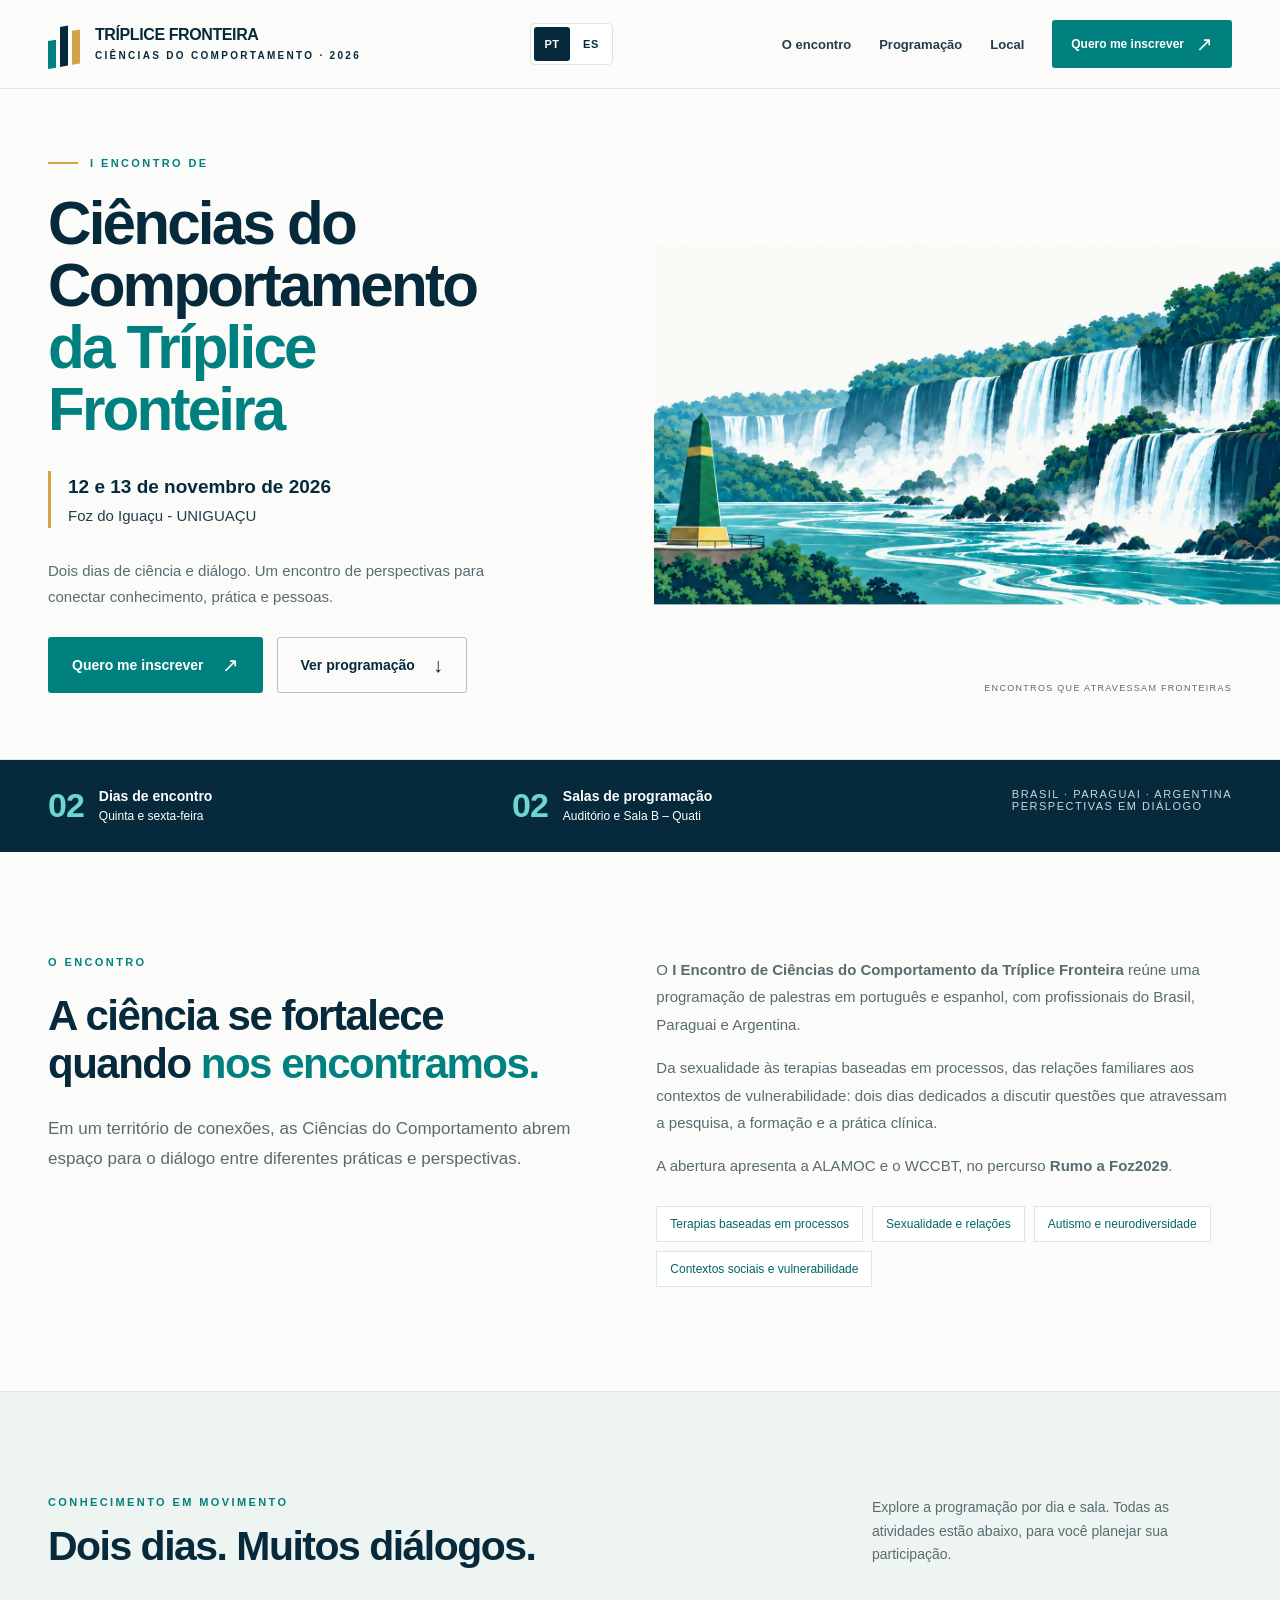
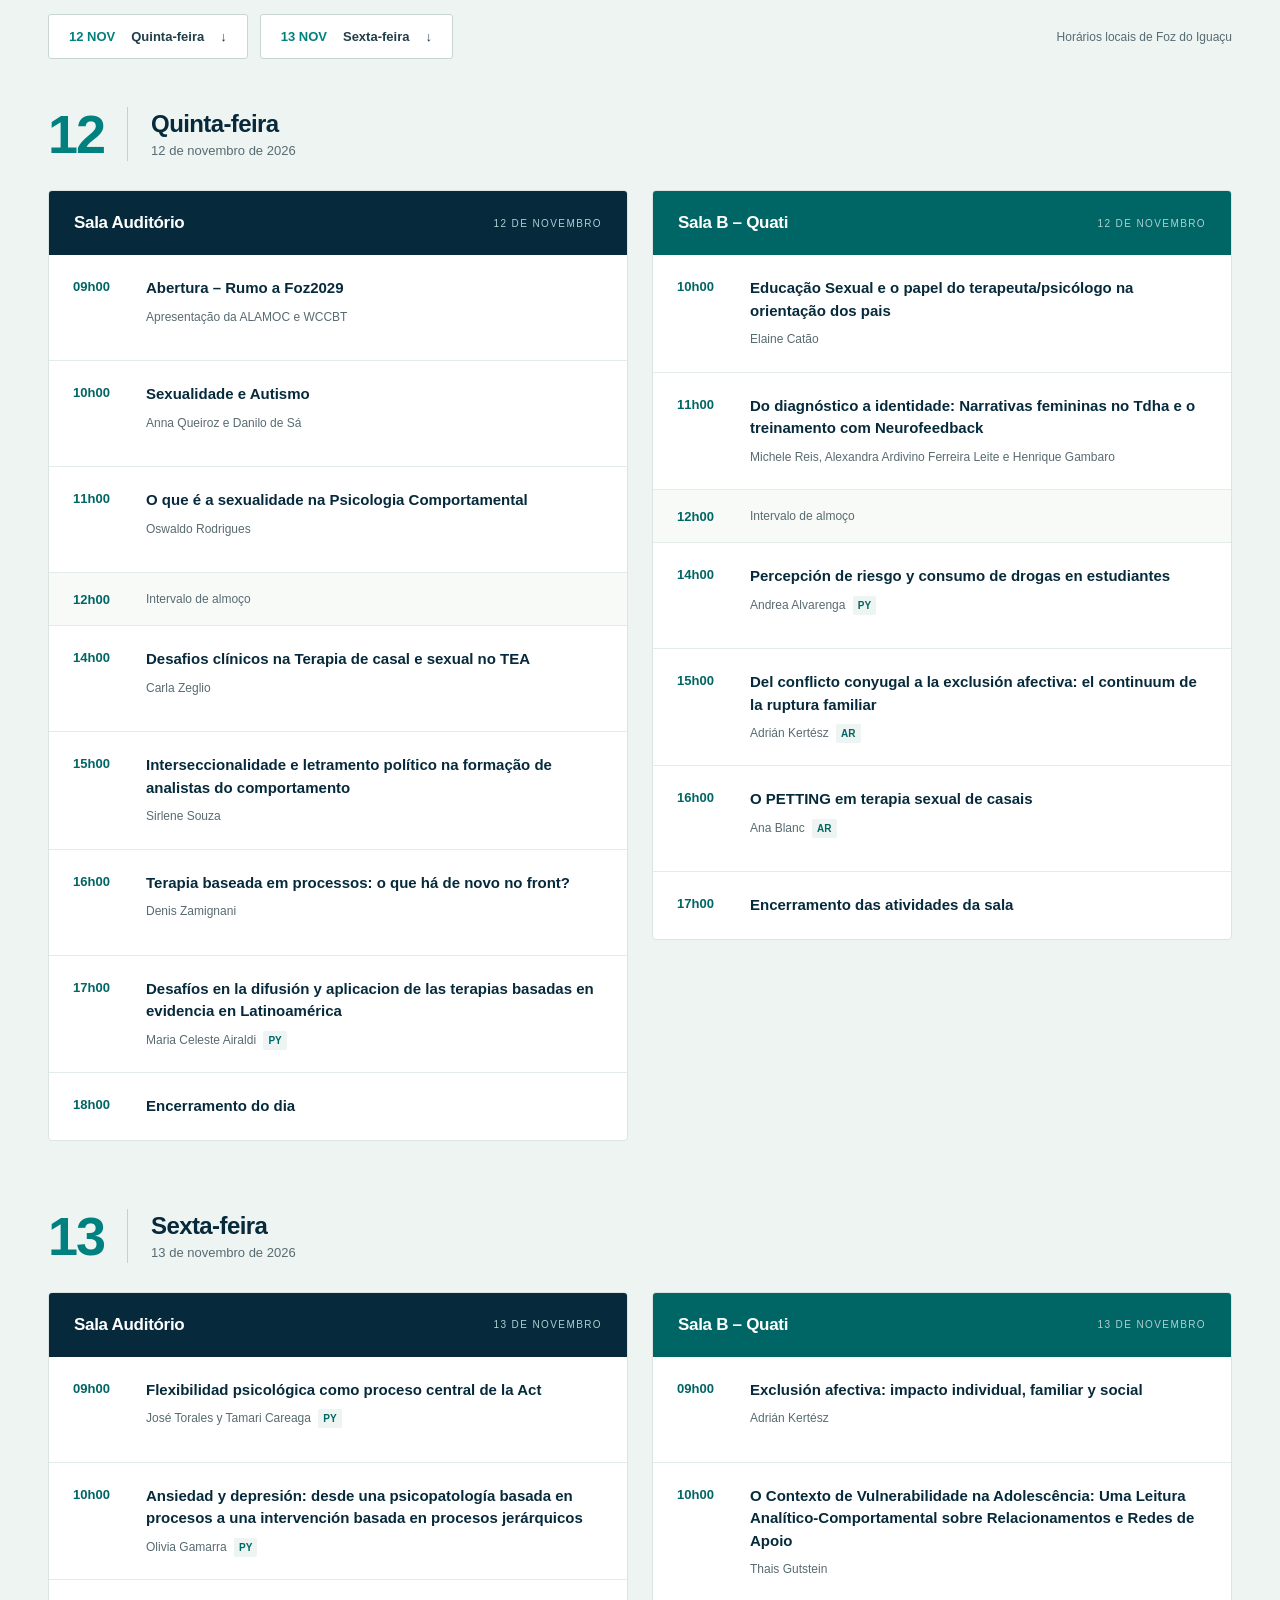
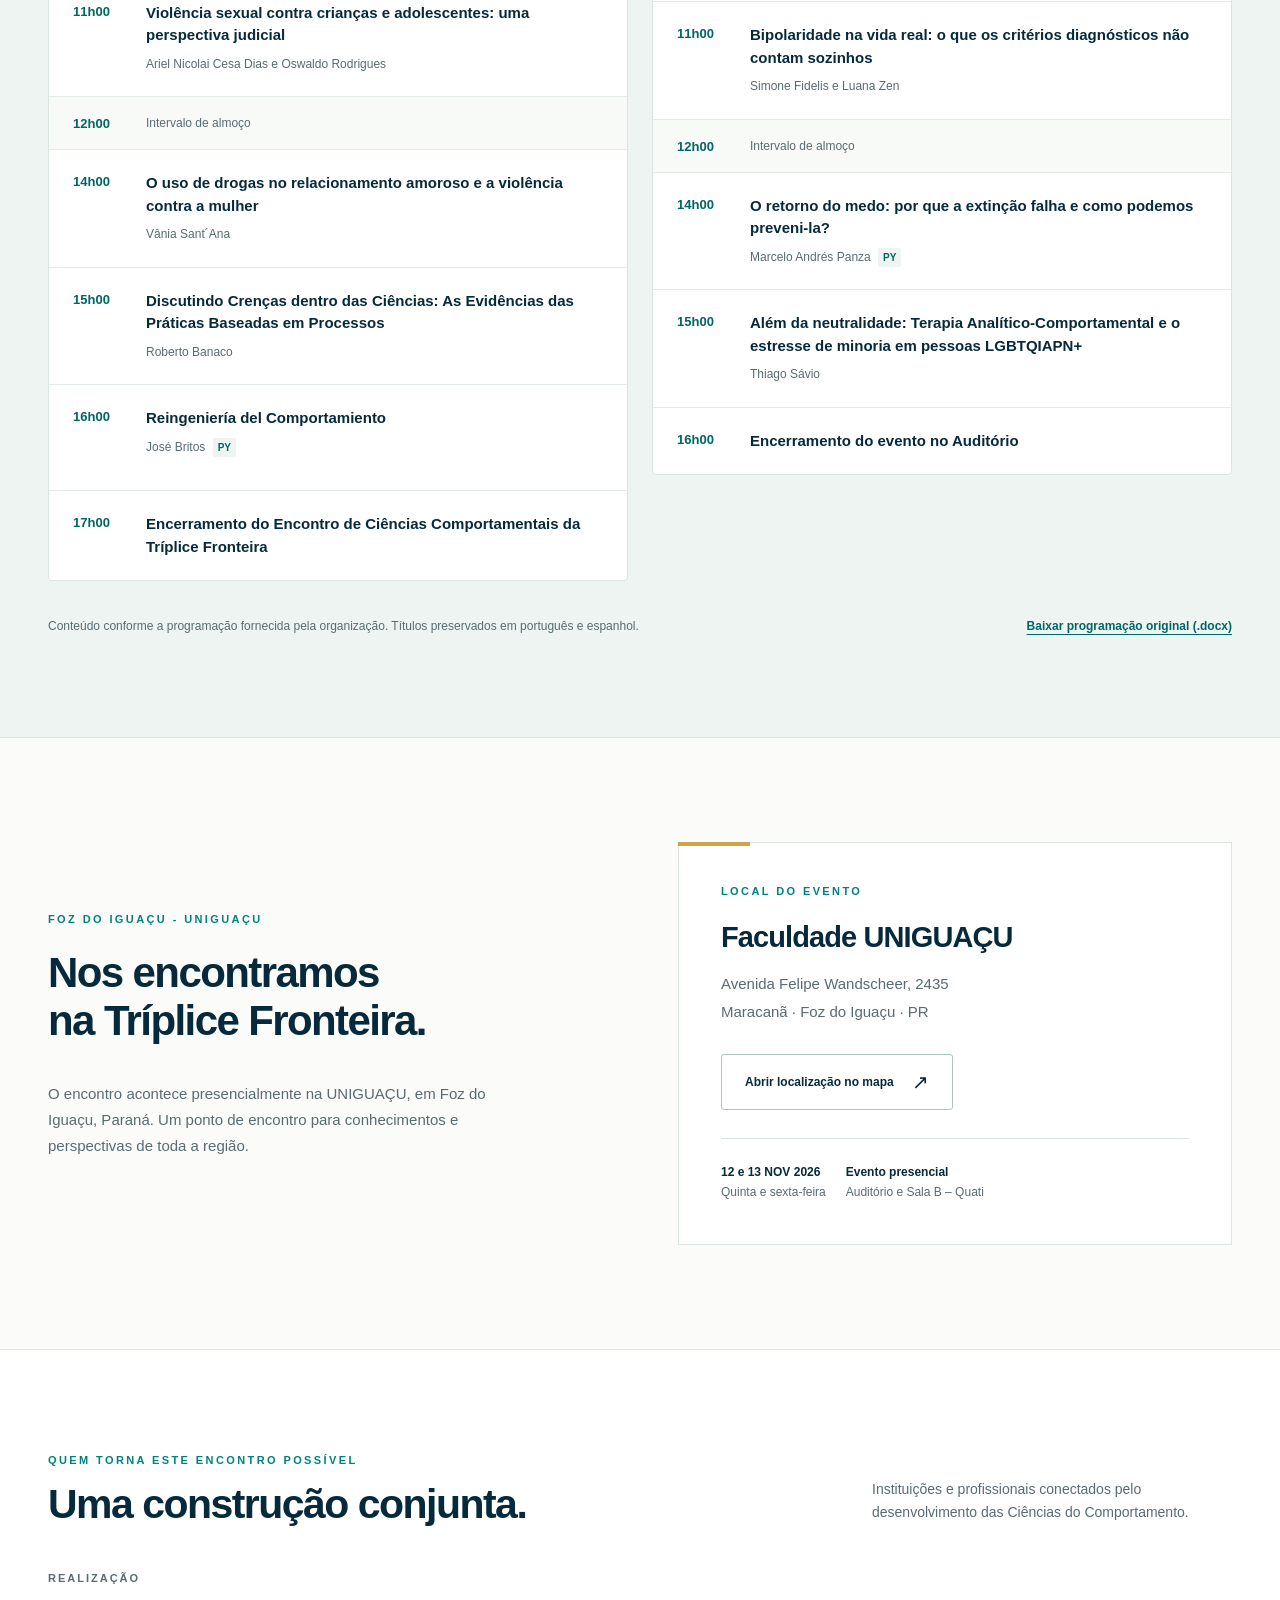
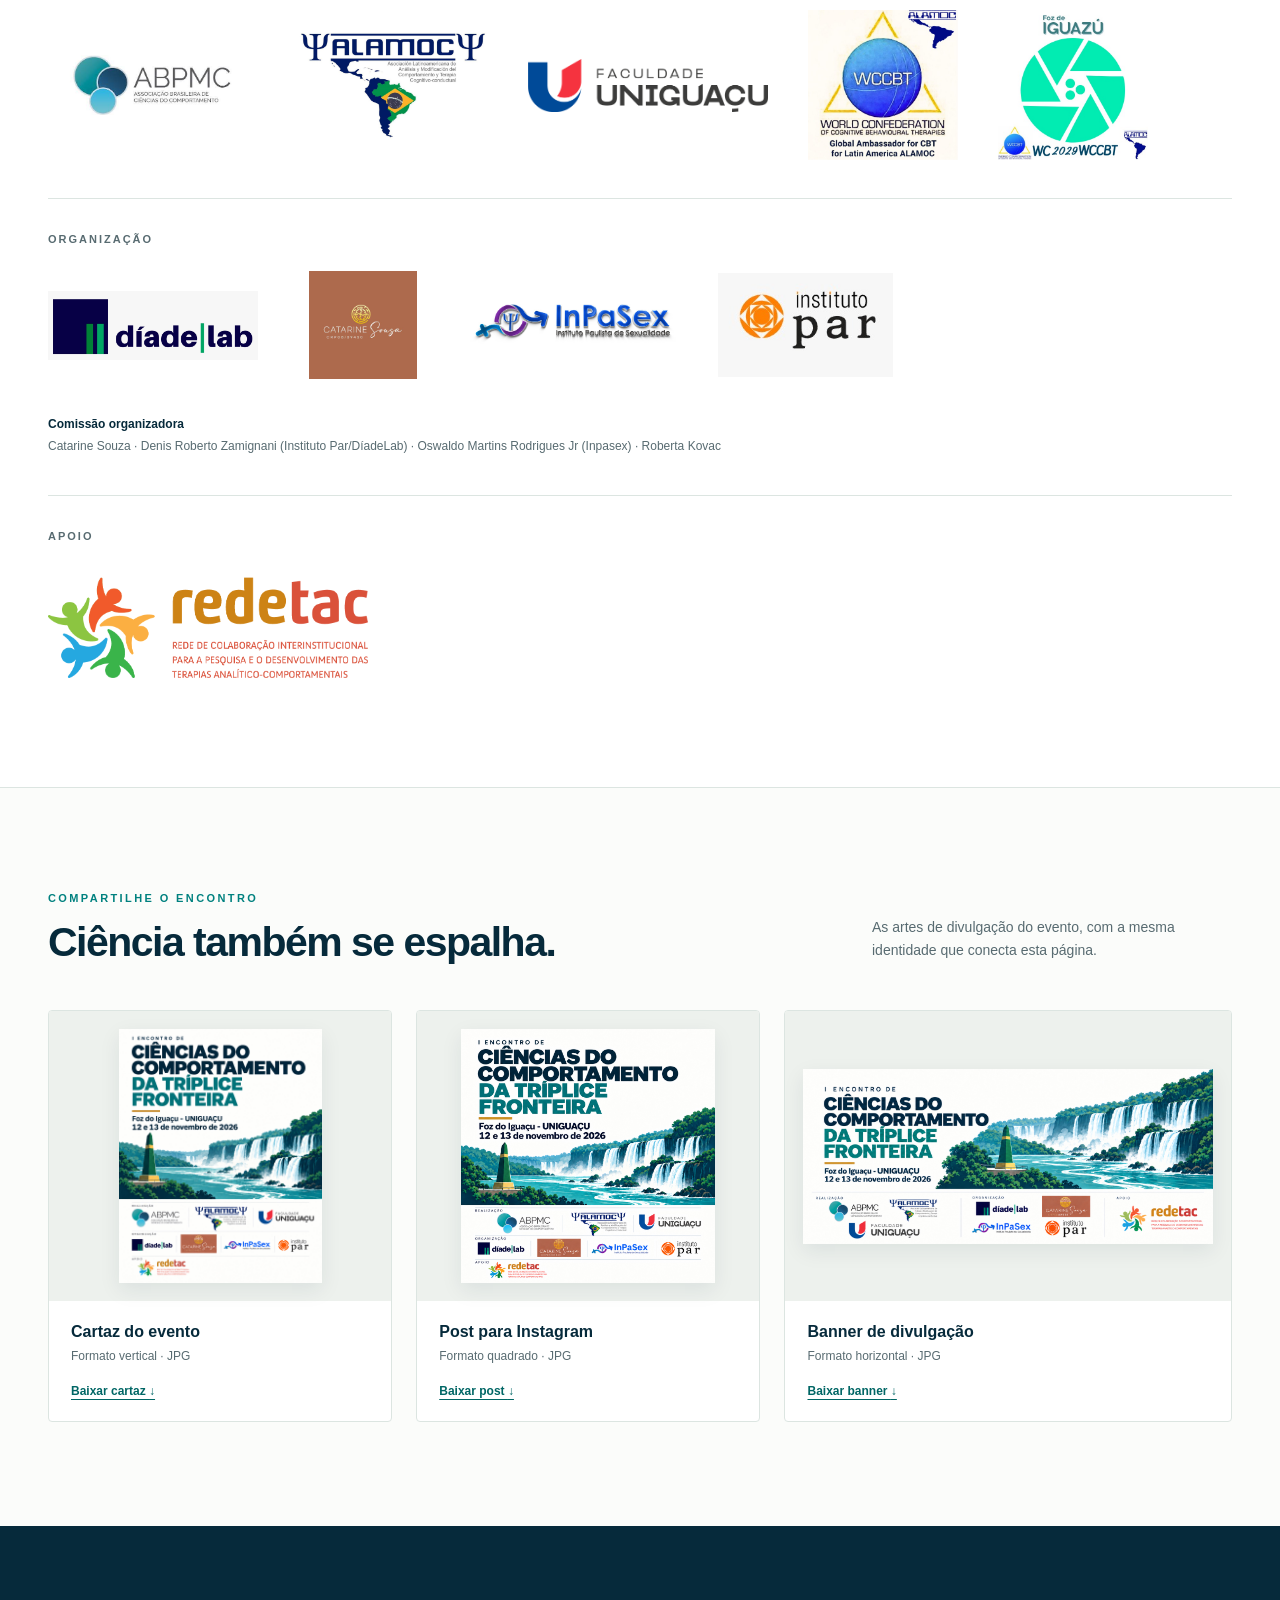
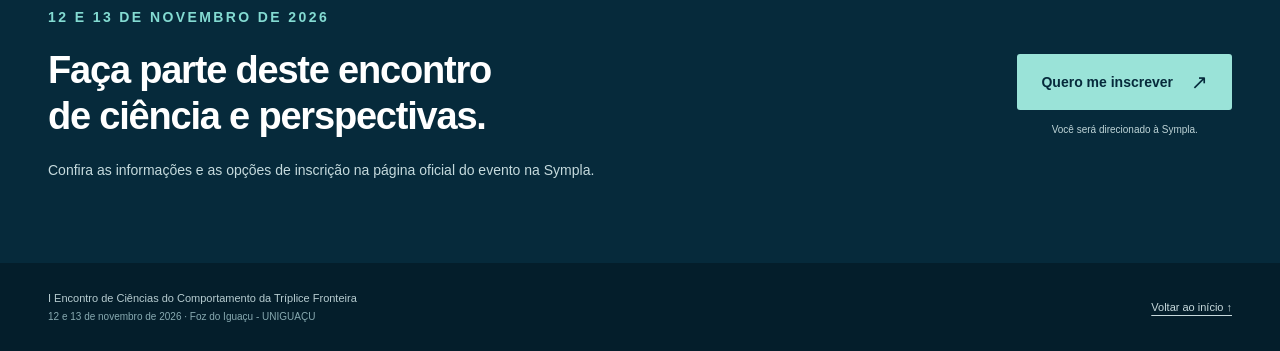
==== commit 3d3d3e45: "Add Roberta Kovac to the organizing committee in PT and ES Append only Roberta Kovac to the existing" ====
--- a/index.html
+++ b/index.html
@@ -177,7 +177,7 @@
             <figure class="logo-cell congress"><img src="Website_Triplice_Fronteira_2026/public/assets/2029b.jpeg" width="472" height="472" alt="WC 2029 WCCBT — Foz do Iguaçu" loading="lazy"></figure>
           </div>
         </div>
-        <div class="institution-group"><h3 class="institution-label">Organização</h3><div class="logo-row organization-row"><figure class="logo-cell"><img src="Website_Triplice_Fronteira_2026/public/assets/diade.jpg" alt="díadeLab" loading="lazy"></figure><figure class="logo-cell catarine"><img src="Website_Triplice_Fronteira_2026/public/assets/catarine.jpeg" alt="Catarine Sousa" loading="lazy"></figure><figure class="logo-cell"><img src="Website_Triplice_Fronteira_2026/public/assets/inpasex.jpg" alt="InPaSex — Instituto Paulista de Sexualidade" loading="lazy"></figure><figure class="logo-cell par"><img src="Website_Triplice_Fronteira_2026/public/assets/instituto-par.jpeg" alt="Instituto Par" loading="lazy"></figure></div><p class="committee"><strong>Comissão organizadora</strong><br>Catarine Souza · Denis Roberto Zamignani (Instituto Par/DíadeLab) · Oswaldo Martins Rodrigues Jr (Inpasex)</p></div>
+        <div class="institution-group"><h3 class="institution-label">Organização</h3><div class="logo-row organization-row"><figure class="logo-cell"><img src="Website_Triplice_Fronteira_2026/public/assets/diade.jpg" alt="díadeLab" loading="lazy"></figure><figure class="logo-cell catarine"><img src="Website_Triplice_Fronteira_2026/public/assets/catarine.jpeg" alt="Catarine Sousa" loading="lazy"></figure><figure class="logo-cell"><img src="Website_Triplice_Fronteira_2026/public/assets/inpasex.jpg" alt="InPaSex — Instituto Paulista de Sexualidade" loading="lazy"></figure><figure class="logo-cell par"><img src="Website_Triplice_Fronteira_2026/public/assets/instituto-par.jpeg" alt="Instituto Par" loading="lazy"></figure></div><p class="committee"><strong>Comissão organizadora</strong><br>Catarine Souza · Denis Roberto Zamignani (Instituto Par/DíadeLab) · Oswaldo Martins Rodrigues Jr (Inpasex) · Roberta Kovac</p></div>
         <div class="institution-group"><h3 class="institution-label">Apoio</h3><div class="logo-row"><figure class="logo-cell redetac"><img src="Website_Triplice_Fronteira_2026/public/assets/redetac.png" alt="RedeTAC — Rede de Colaboração Interinstitucional para a Pesquisa e o Desenvolvimento das Terapias Analítico-Comportamentais" loading="lazy"></figure></div></div>
       </div>
     </section>
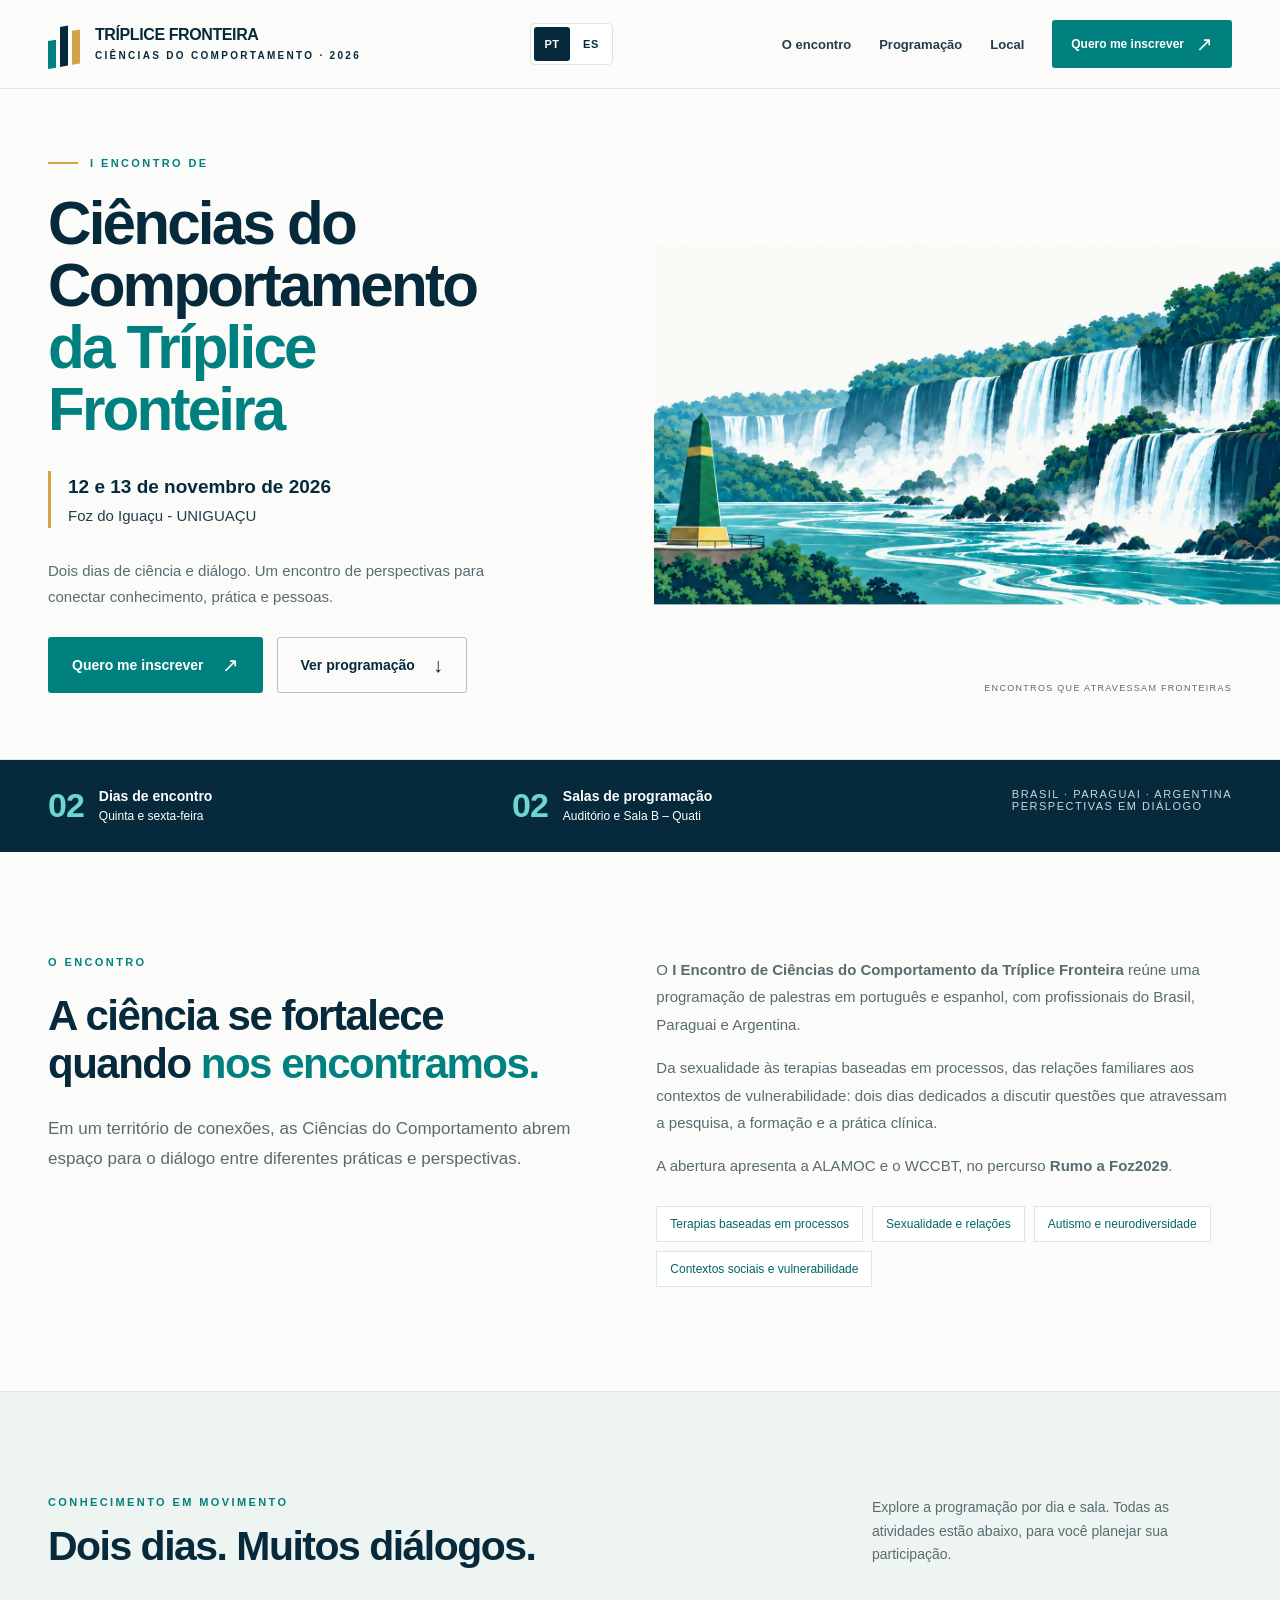
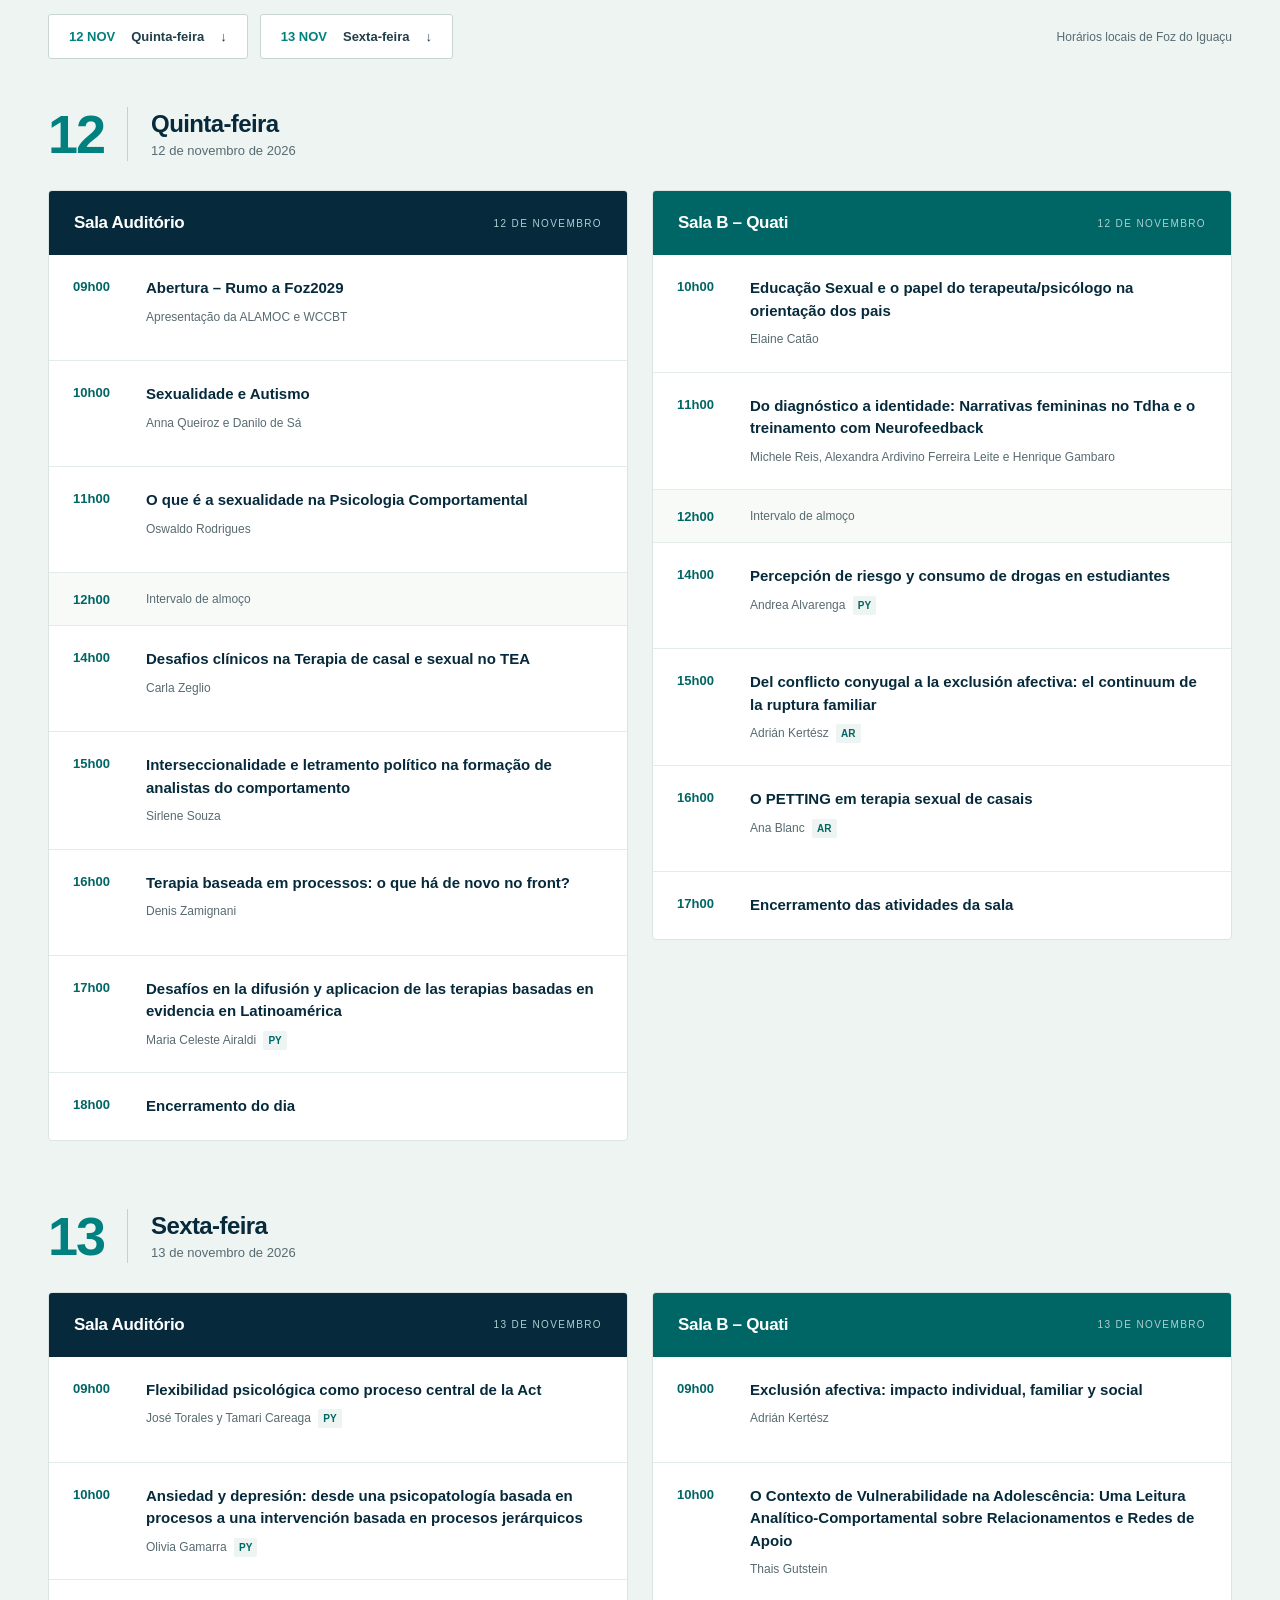
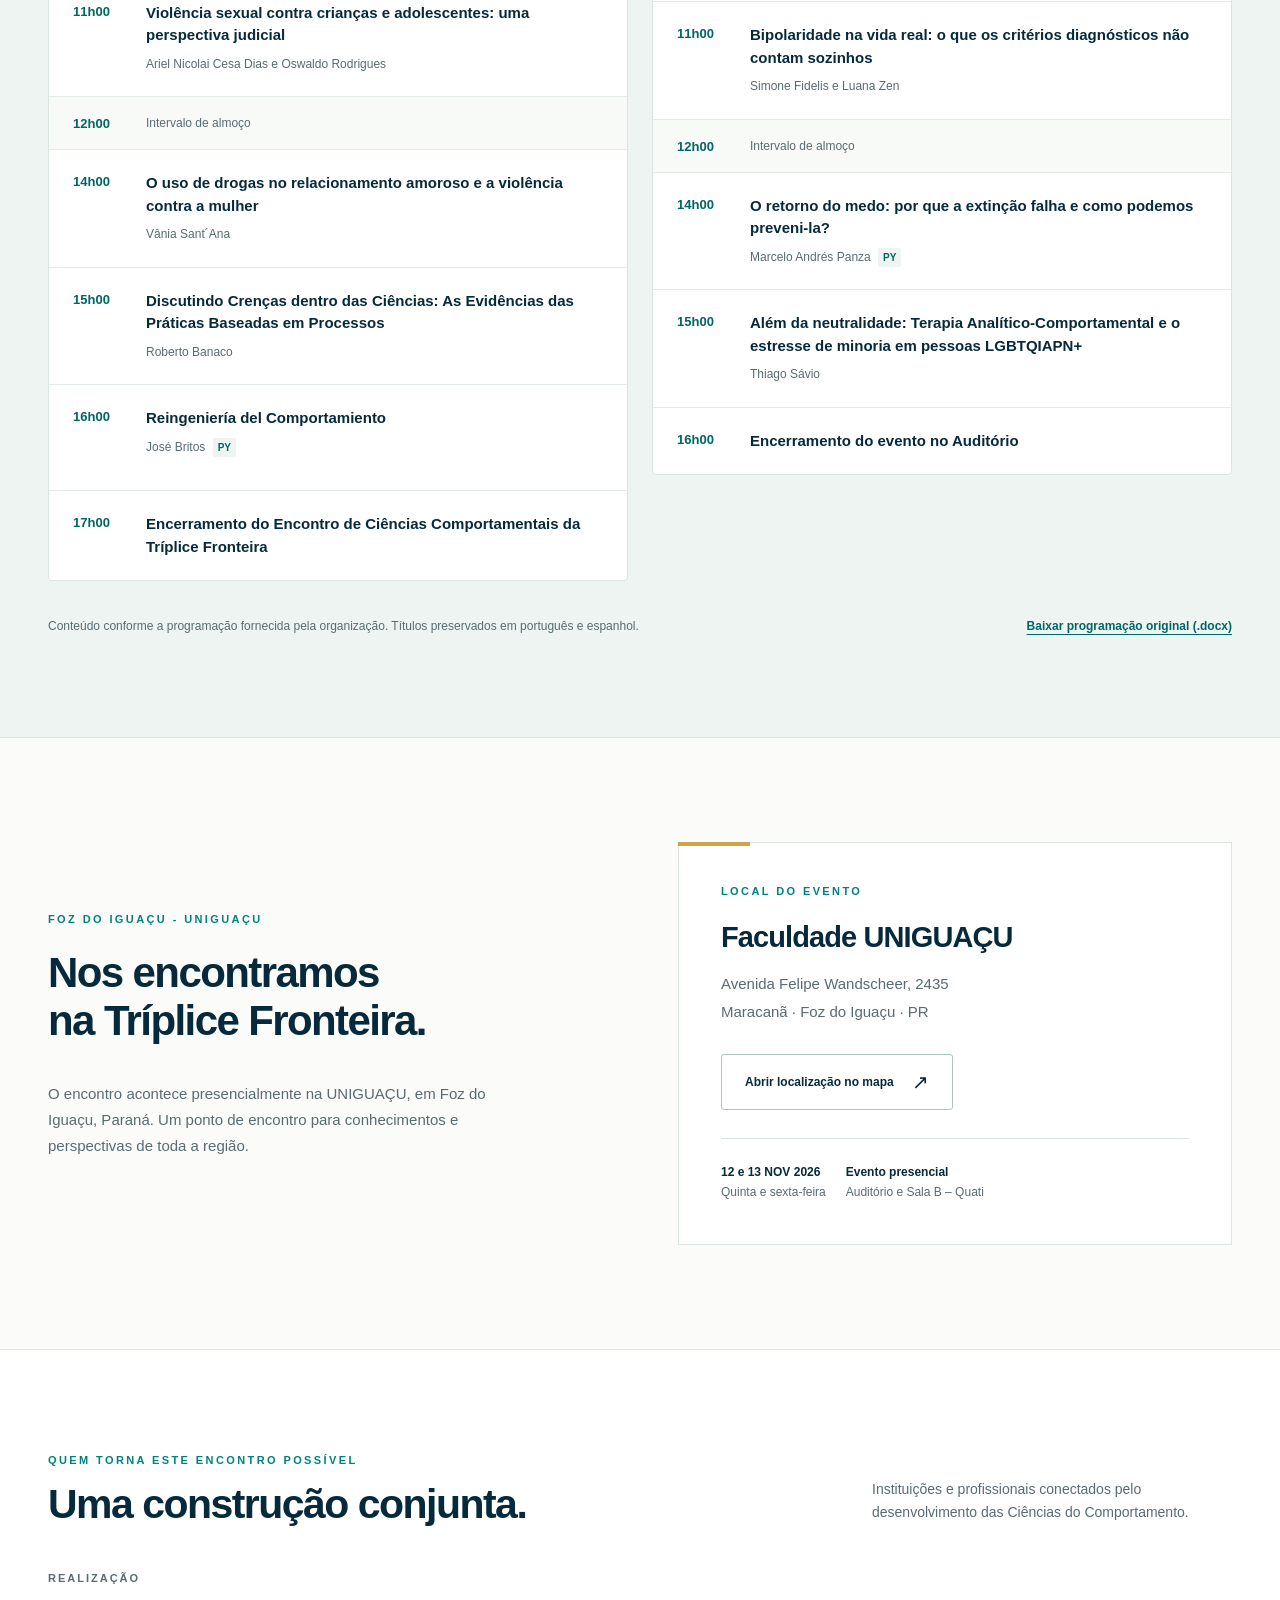
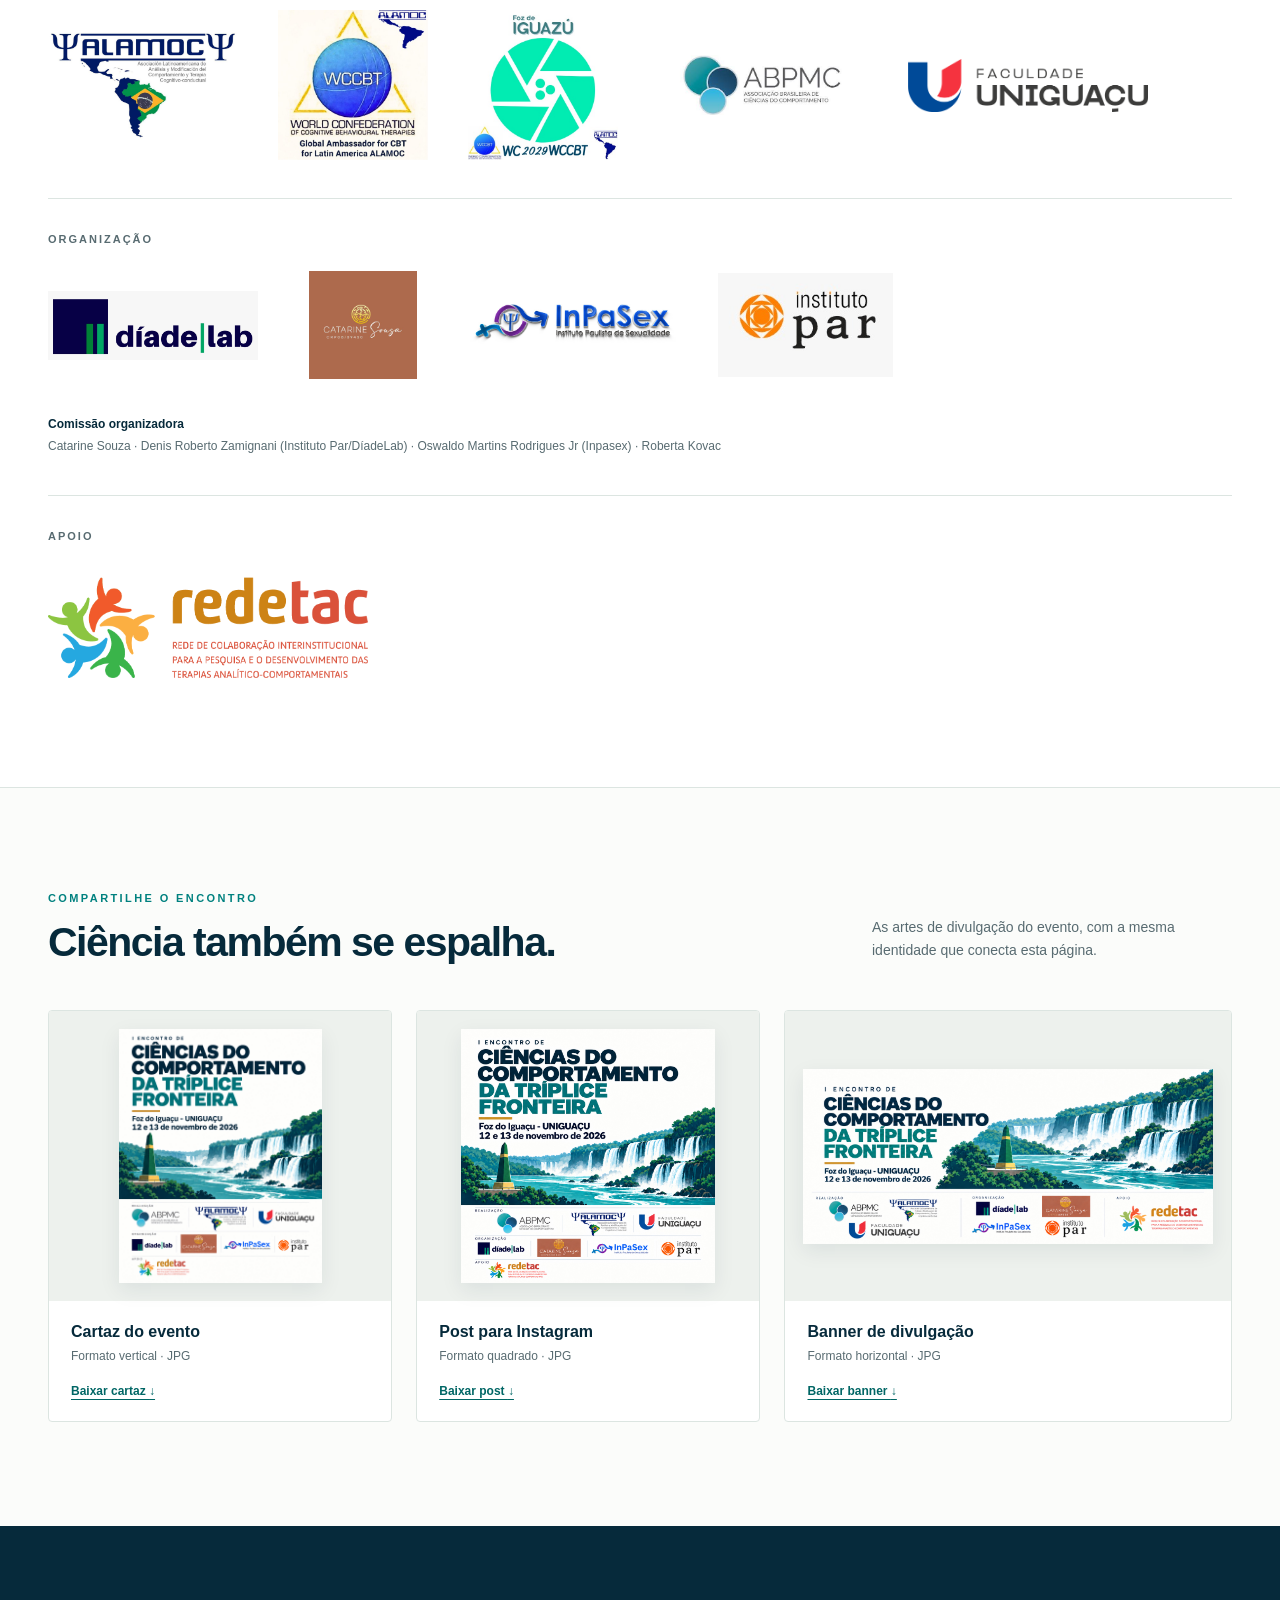
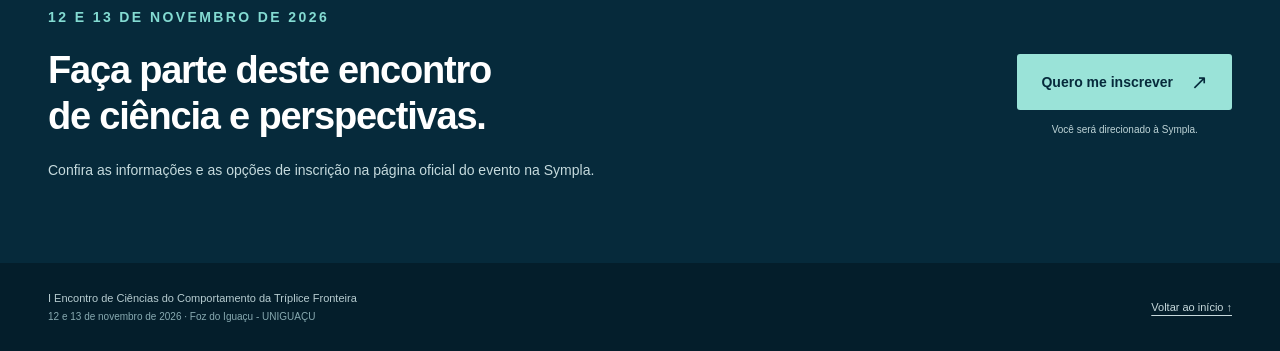
==== commit 1108cc24: "Prioritize ALAMOC, WCCBT and WC 2029 WCCBT logos in PT/ES Reorder only the existing realization logo" ====
--- a/index.html
+++ b/index.html
@@ -170,11 +170,11 @@
         <div class="institution-group">
           <h3 class="institution-label">Realização</h3>
           <div class="logo-row">
-            <figure class="logo-cell"><img src="Website_Triplice_Fronteira_2026/public/assets/abpmc.jpg" alt="ABPMC" loading="lazy"></figure>
             <figure class="logo-cell alamoc"><img src="Website_Triplice_Fronteira_2026/public/assets/alamoc.jpg" alt="ALAMOC — Associação Latinoamericana de Análise e Modificação do Comportamento e Terapias Cognitivo-Comportamentais" loading="lazy"></figure>
-            <figure class="logo-cell uniguacu"><img src="Website_Triplice_Fronteira_2026/public/assets/uniguacu.webp" alt="Faculdade UNIGUAÇU" loading="lazy"></figure>
             <figure class="logo-cell congress"><img src="Website_Triplice_Fronteira_2026/public/assets/2029a.jpeg" width="472" height="472" alt="WCCBT — World Confederation of Cognitive Behavioural Therapies; Global Ambassador for CBT for Latin America ALAMOC" loading="lazy"></figure>
             <figure class="logo-cell congress"><img src="Website_Triplice_Fronteira_2026/public/assets/2029b.jpeg" width="472" height="472" alt="WC 2029 WCCBT — Foz do Iguaçu" loading="lazy"></figure>
+            <figure class="logo-cell"><img src="Website_Triplice_Fronteira_2026/public/assets/abpmc.jpg" alt="ABPMC" loading="lazy"></figure>
+            <figure class="logo-cell uniguacu"><img src="Website_Triplice_Fronteira_2026/public/assets/uniguacu.webp" alt="Faculdade UNIGUAÇU" loading="lazy"></figure>
           </div>
         </div>
         <div class="institution-group"><h3 class="institution-label">Organização</h3><div class="logo-row organization-row"><figure class="logo-cell"><img src="Website_Triplice_Fronteira_2026/public/assets/diade.jpg" alt="díadeLab" loading="lazy"></figure><figure class="logo-cell catarine"><img src="Website_Triplice_Fronteira_2026/public/assets/catarine.jpeg" alt="Catarine Sousa" loading="lazy"></figure><figure class="logo-cell"><img src="Website_Triplice_Fronteira_2026/public/assets/inpasex.jpg" alt="InPaSex — Instituto Paulista de Sexualidade" loading="lazy"></figure><figure class="logo-cell par"><img src="Website_Triplice_Fronteira_2026/public/assets/instituto-par.jpeg" alt="Instituto Par" loading="lazy"></figure></div><p class="committee"><strong>Comissão organizadora</strong><br>Catarine Souza · Denis Roberto Zamignani (Instituto Par/DíadeLab) · Oswaldo Martins Rodrigues Jr (Inpasex) · Roberta Kovac</p></div>
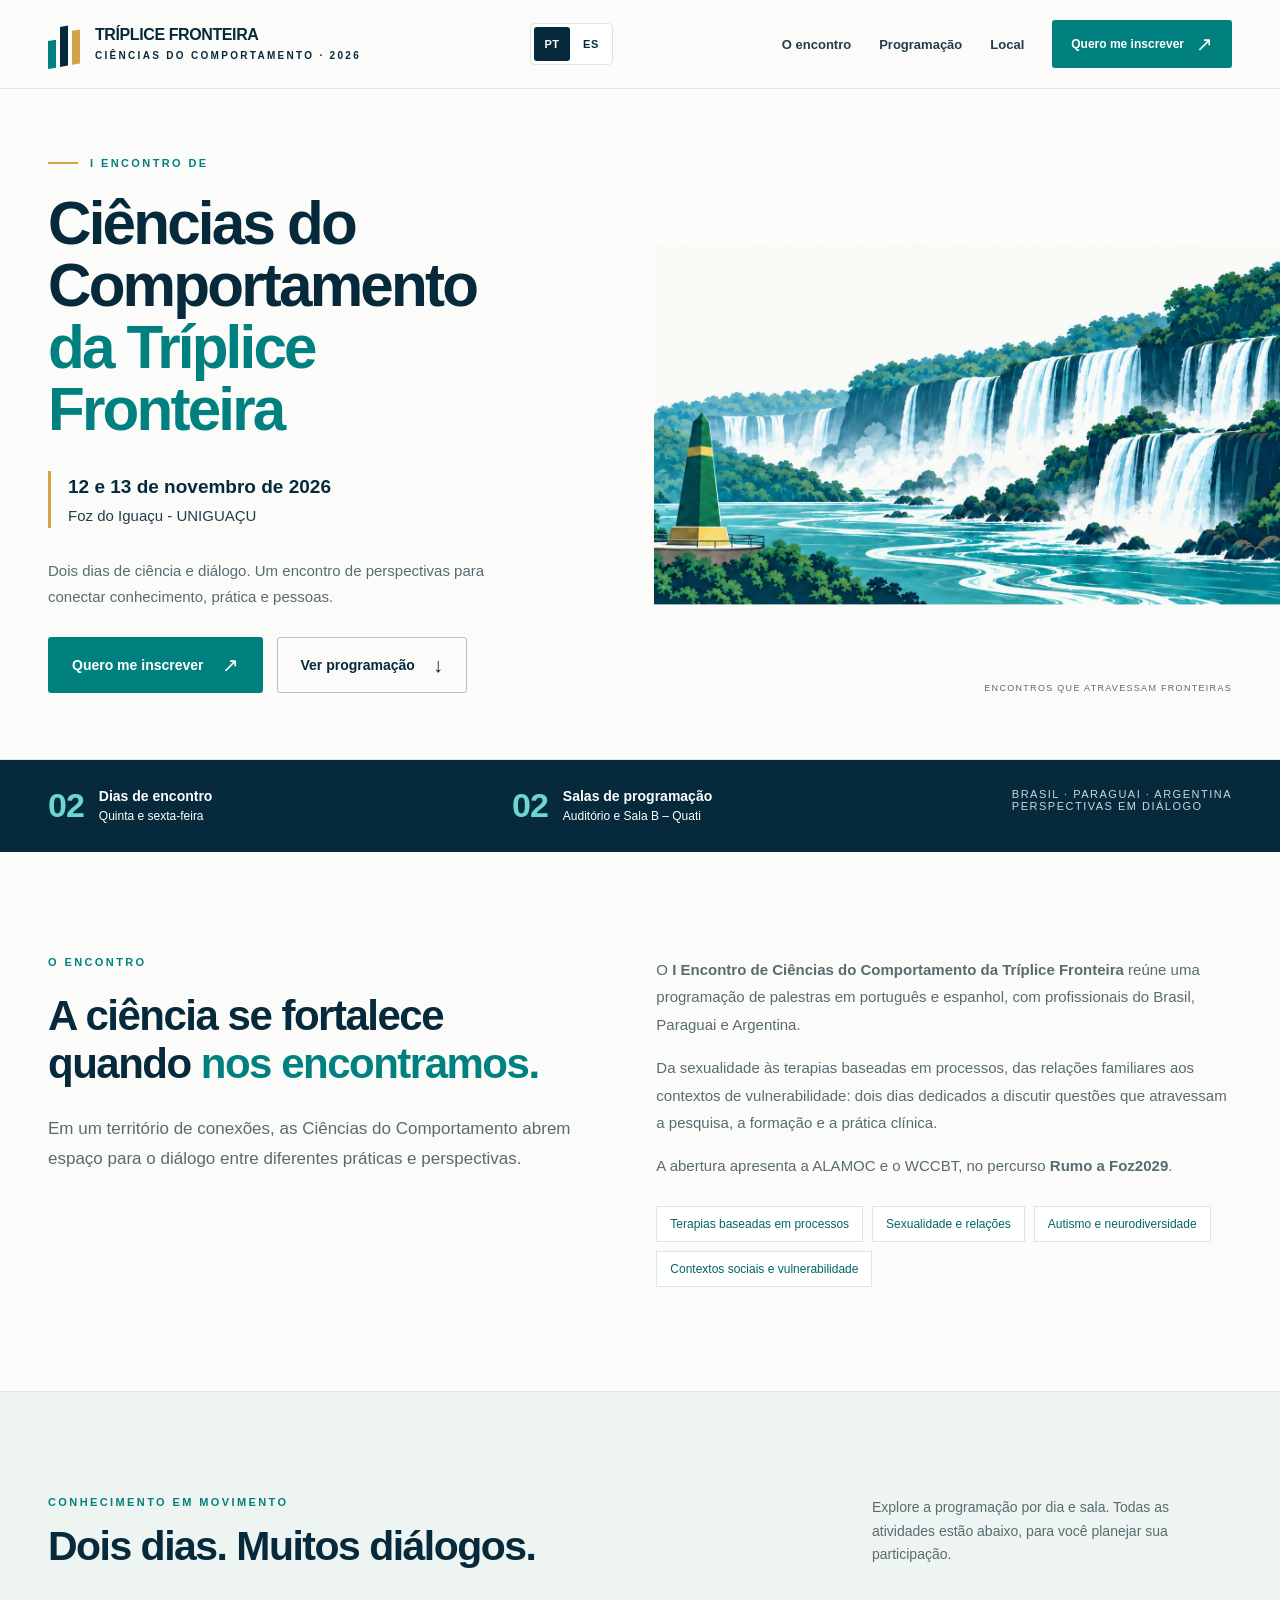
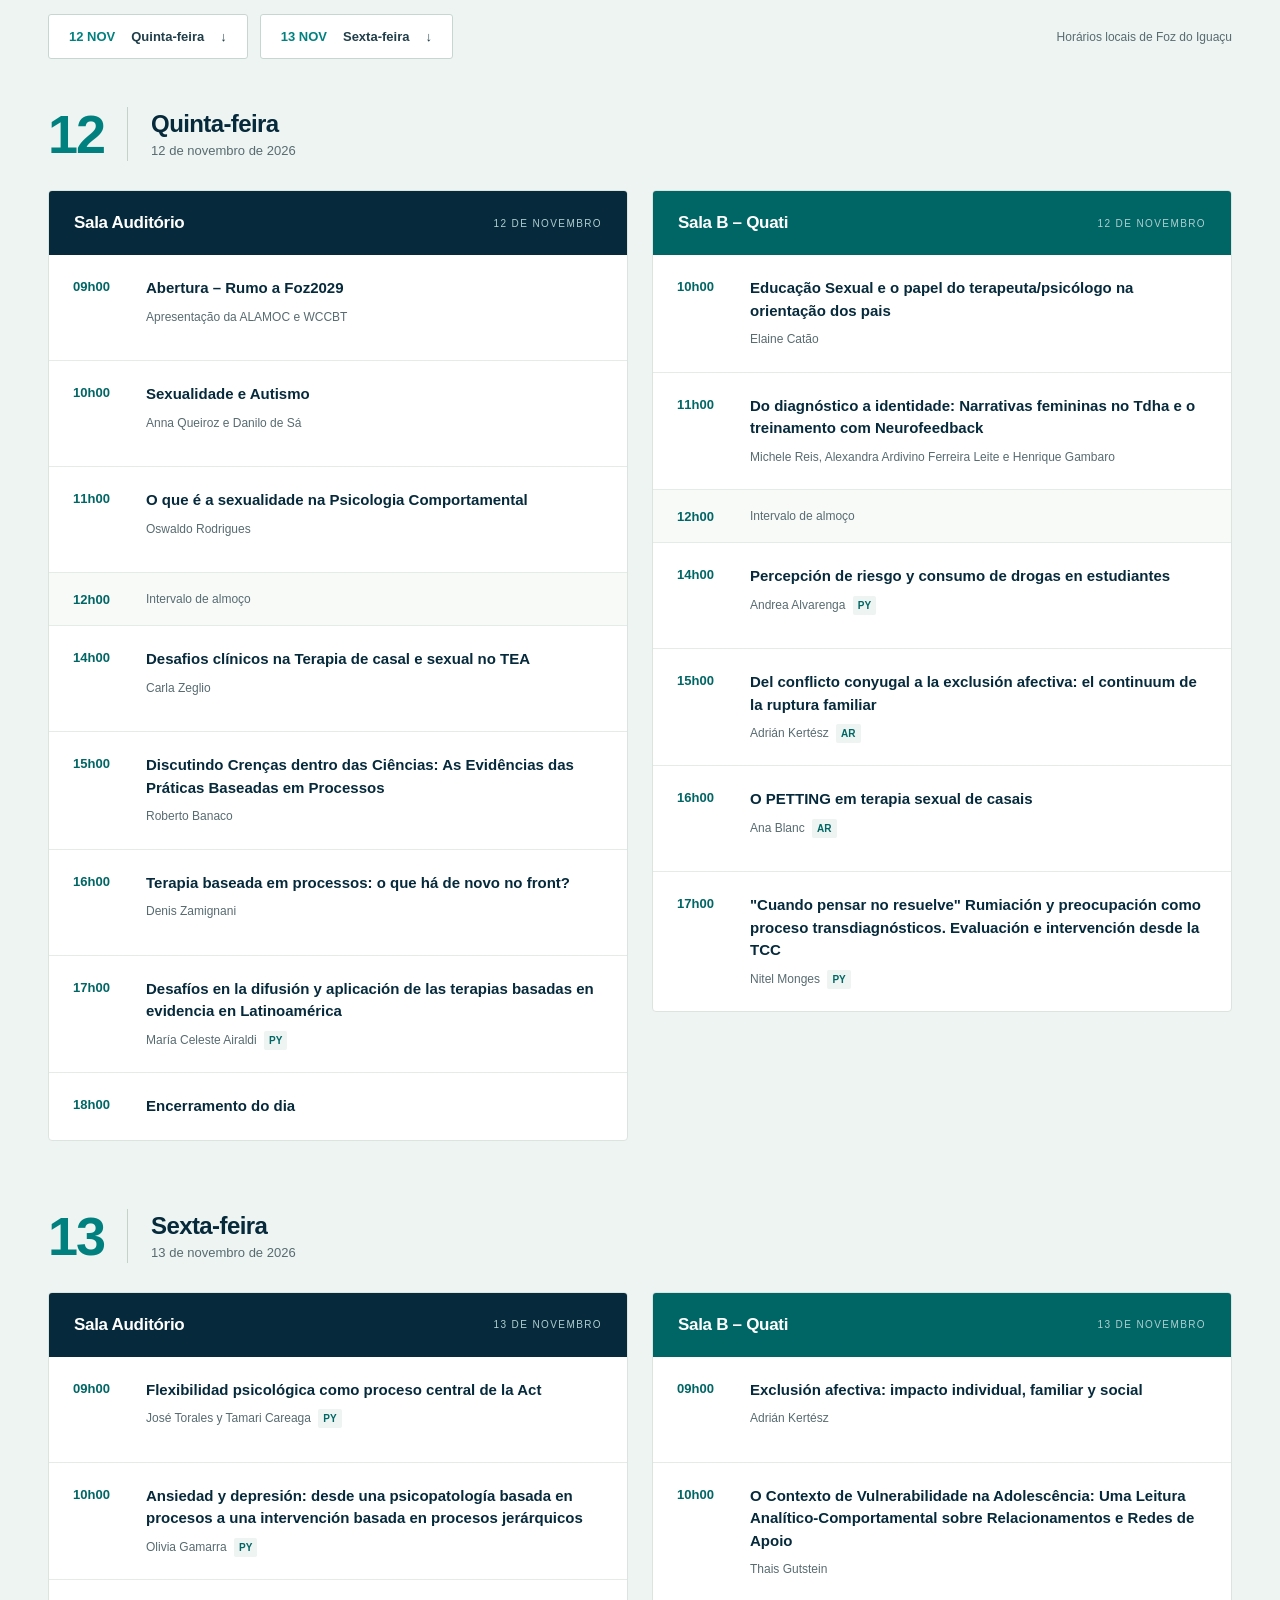
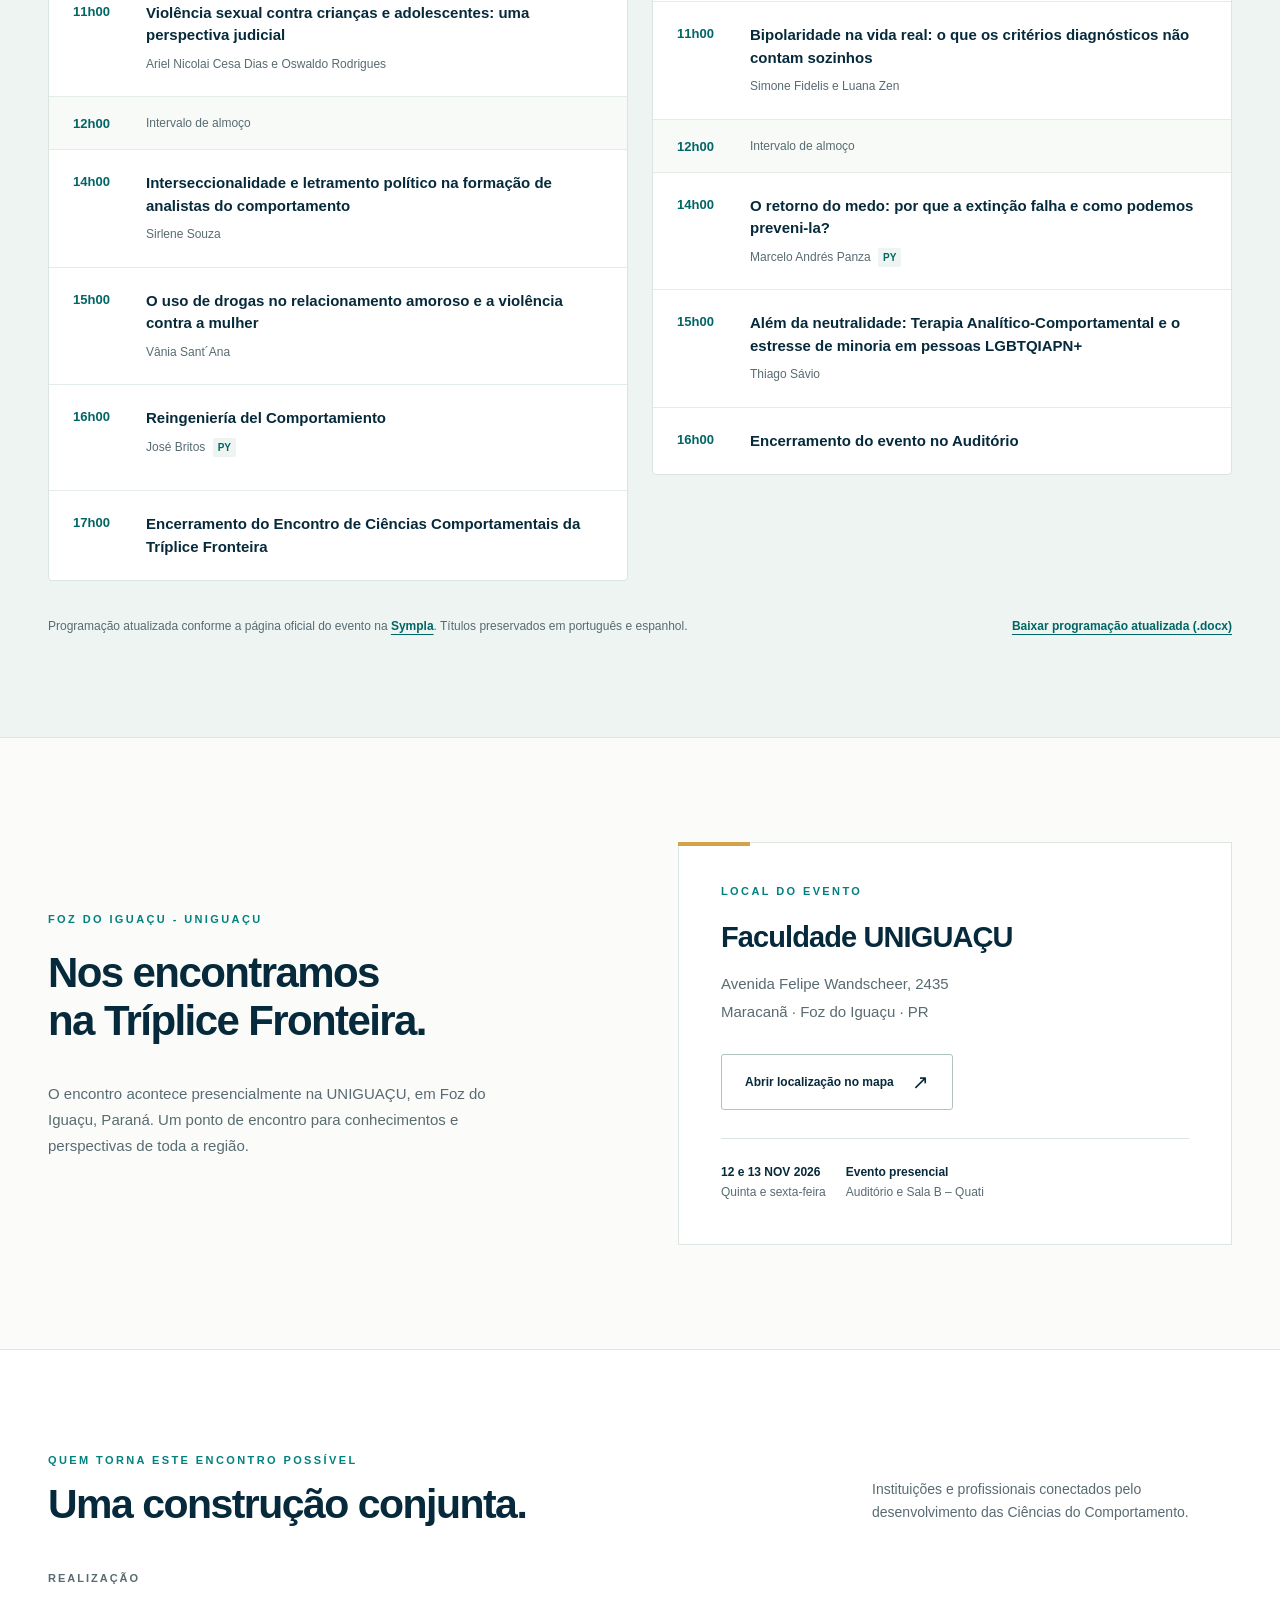
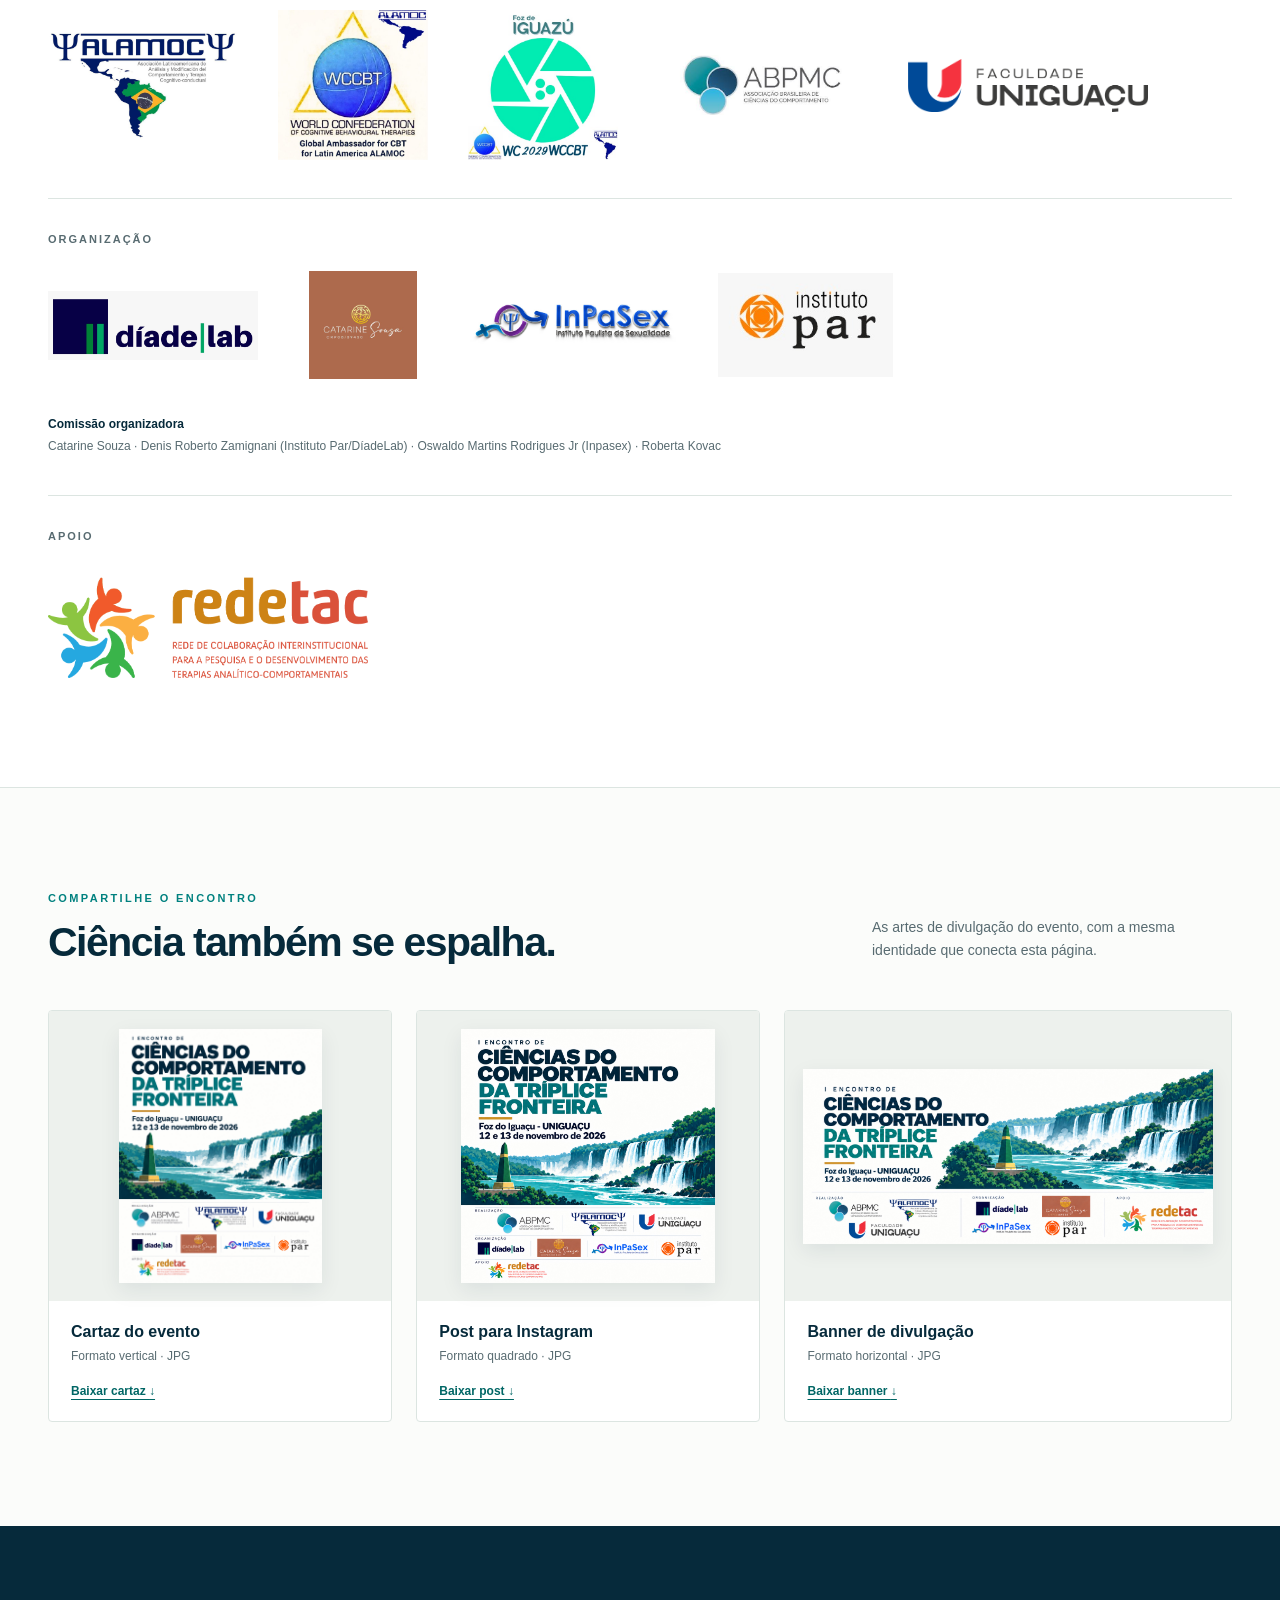
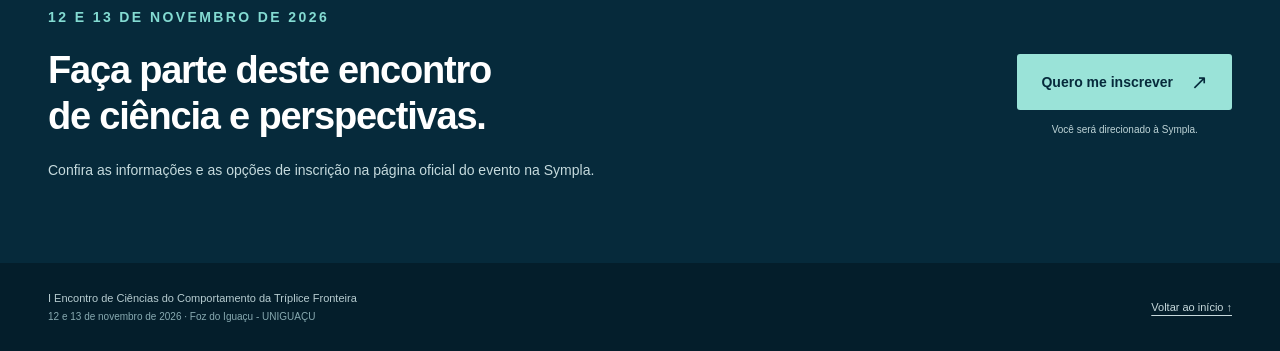
==== commit ebbf8abf: "Sincroniza programação do evento com Sympla em PT e ES Atualiza horários de Roberto Banaco, Sirlene " ====
--- a/index.html
+++ b/index.html
@@ -108,9 +108,9 @@
                 <li class="session"><time datetime="2026-11-12T11:00:00-03:00">11h00</time><div><h5>O que é a sexualidade na Psicologia Comportamental</h5><p>Oswaldo Rodrigues</p></div></li>
                 <li class="session break"><time datetime="2026-11-12T12:00:00-03:00">12h00</time><div><h5>Intervalo de almoço</h5></div></li>
                 <li class="session"><time datetime="2026-11-12T14:00:00-03:00">14h00</time><div><h5>Desafios clínicos na Terapia de casal e sexual no TEA</h5><p>Carla Zeglio</p></div></li>
-                <li class="session"><time datetime="2026-11-12T15:00:00-03:00">15h00</time><div><h5>Interseccionalidade e letramento político na formação de analistas do comportamento</h5><p>Sirlene Souza</p></div></li>
+                <li class="session"><time datetime="2026-11-12T15:00:00-03:00">15h00</time><div><h5>Discutindo Crenças dentro das Ciências: As Evidências das Práticas Baseadas em Processos</h5><p>Roberto Banaco</p></div></li>
                 <li class="session"><time datetime="2026-11-12T16:00:00-03:00">16h00</time><div><h5>Terapia baseada em processos: o que há de novo no front?</h5><p>Denis Zamignani</p></div></li>
-                <li class="session"><time datetime="2026-11-12T17:00:00-03:00">17h00</time><div><h5 lang="es">Desafíos en la difusión y aplicacion de las terapias basadas en evidencia en Latinoamérica</h5><p>Maria Celeste Airaldi <span class="country" aria-label="Paraguai">PY</span></p></div></li>
+                <li class="session"><time datetime="2026-11-12T17:00:00-03:00">17h00</time><div><h5 lang="es">Desafíos en la difusión y aplicación de las terapias basadas en evidencia en Latinoamérica</h5><p>María Celeste Airaldi <span class="country" aria-label="Paraguai">PY</span></p></div></li>
                 <li class="session closing"><time datetime="2026-11-12T18:00:00-03:00">18h00</time><div><h5>Encerramento do dia</h5></div></li>
               </ol>
             </article>
@@ -122,7 +122,7 @@
                 <li class="session"><time datetime="2026-11-12T14:00:00-03:00">14h00</time><div><h5 lang="es">Percepción de riesgo y consumo de drogas en estudiantes</h5><p>Andrea Alvarenga <span class="country" aria-label="Paraguai">PY</span></p></div></li>
                 <li class="session"><time datetime="2026-11-12T15:00:00-03:00">15h00</time><div><h5 lang="es">Del conflicto conyugal a la exclusión afectiva: el continuum de la ruptura familiar</h5><p>Adrián Kertész <span class="country" aria-label="Argentina">AR</span></p></div></li>
                 <li class="session"><time datetime="2026-11-12T16:00:00-03:00">16h00</time><div><h5>O PETTING em terapia sexual de casais</h5><p>Ana Blanc <span class="country" aria-label="Argentina">AR</span></p></div></li>
-                <li class="session closing"><time datetime="2026-11-12T17:00:00-03:00">17h00</time><div><h5>Encerramento das atividades da sala</h5></div></li>
+                <li class="session"><time datetime="2026-11-12T17:00:00-03:00">17h00</time><div><h5 lang="es">&quot;Cuando pensar no resuelve&quot; Rumiación y preocupación como proceso transdiagnósticos. Evaluación e intervención desde la TCC</h5><p>Nitel Monges <span class="country" aria-label="Paraguai">PY</span></p></div></li>
               </ol>
             </article>
           </div>
@@ -136,8 +136,8 @@
                 <li class="session"><time datetime="2026-11-13T10:00:00-03:00">10h00</time><div><h5 lang="es">Ansiedad y depresión: desde una psicopatología basada en procesos a una intervención basada en procesos jerárquicos</h5><p>Olivia Gamarra <span class="country" aria-label="Paraguai">PY</span></p></div></li>
                 <li class="session"><time datetime="2026-11-13T11:00:00-03:00">11h00</time><div><h5>Violência sexual contra crianças e adolescentes: uma perspectiva judicial</h5><p>Ariel Nicolai Cesa Dias e Oswaldo Rodrigues</p></div></li>
                 <li class="session break"><time datetime="2026-11-13T12:00:00-03:00">12h00</time><div><h5>Intervalo de almoço</h5></div></li>
-                <li class="session"><time datetime="2026-11-13T14:00:00-03:00">14h00</time><div><h5>O uso de drogas no relacionamento amoroso e a violência contra a mulher</h5><p>Vânia Sant´Ana</p></div></li>
-                <li class="session"><time datetime="2026-11-13T15:00:00-03:00">15h00</time><div><h5>Discutindo Crenças dentro das Ciências: As Evidências das Práticas Baseadas em Processos</h5><p>Roberto Banaco</p></div></li>
+                <li class="session"><time datetime="2026-11-13T14:00:00-03:00">14h00</time><div><h5>Interseccionalidade e letramento político na formação de analistas do comportamento</h5><p>Sirlene Souza</p></div></li>
+                <li class="session"><time datetime="2026-11-13T15:00:00-03:00">15h00</time><div><h5>O uso de drogas no relacionamento amoroso e a violência contra a mulher</h5><p>Vânia Sant´Ana</p></div></li>
                 <li class="session"><time datetime="2026-11-13T16:00:00-03:00">16h00</time><div><h5 lang="es">Reingeniería del Comportamiento</h5><p>José Britos <span class="country" aria-label="Paraguai">PY</span></p></div></li>
                 <li class="session closing"><time datetime="2026-11-13T17:00:00-03:00">17h00</time><div><h5>Encerramento do Encontro de Ciências Comportamentais da Tríplice Fronteira</h5></div></li>
               </ol>
@@ -155,7 +155,7 @@
             </article>
           </div>
         </div>
-        <div class="program-bottom"><span>Conteúdo conforme a programação fornecida pela organização. Títulos preservados em português e espanhol.</span><a href="Website_Triplice_Fronteira_2026/public/assets/programacao.docx" download>Baixar programação original (.docx)</a></div>
+        <div class="program-bottom"><span>Programação atualizada conforme a página oficial do evento na <a href="https://www.sympla.com.br/evento/encontro-comportamental-da-triplice-fronteira/3581518" target="_blank" rel="noopener noreferrer">Sympla</a>. Títulos preservados em português e espanhol.</span><a href="Website_Triplice_Fronteira_2026/public/assets/programacao.docx?v=20261105" download>Baixar programação atualizada (.docx)</a></div>
       </div>
     </section>
     <section class="section location" id="local" aria-labelledby="titulo-local">
